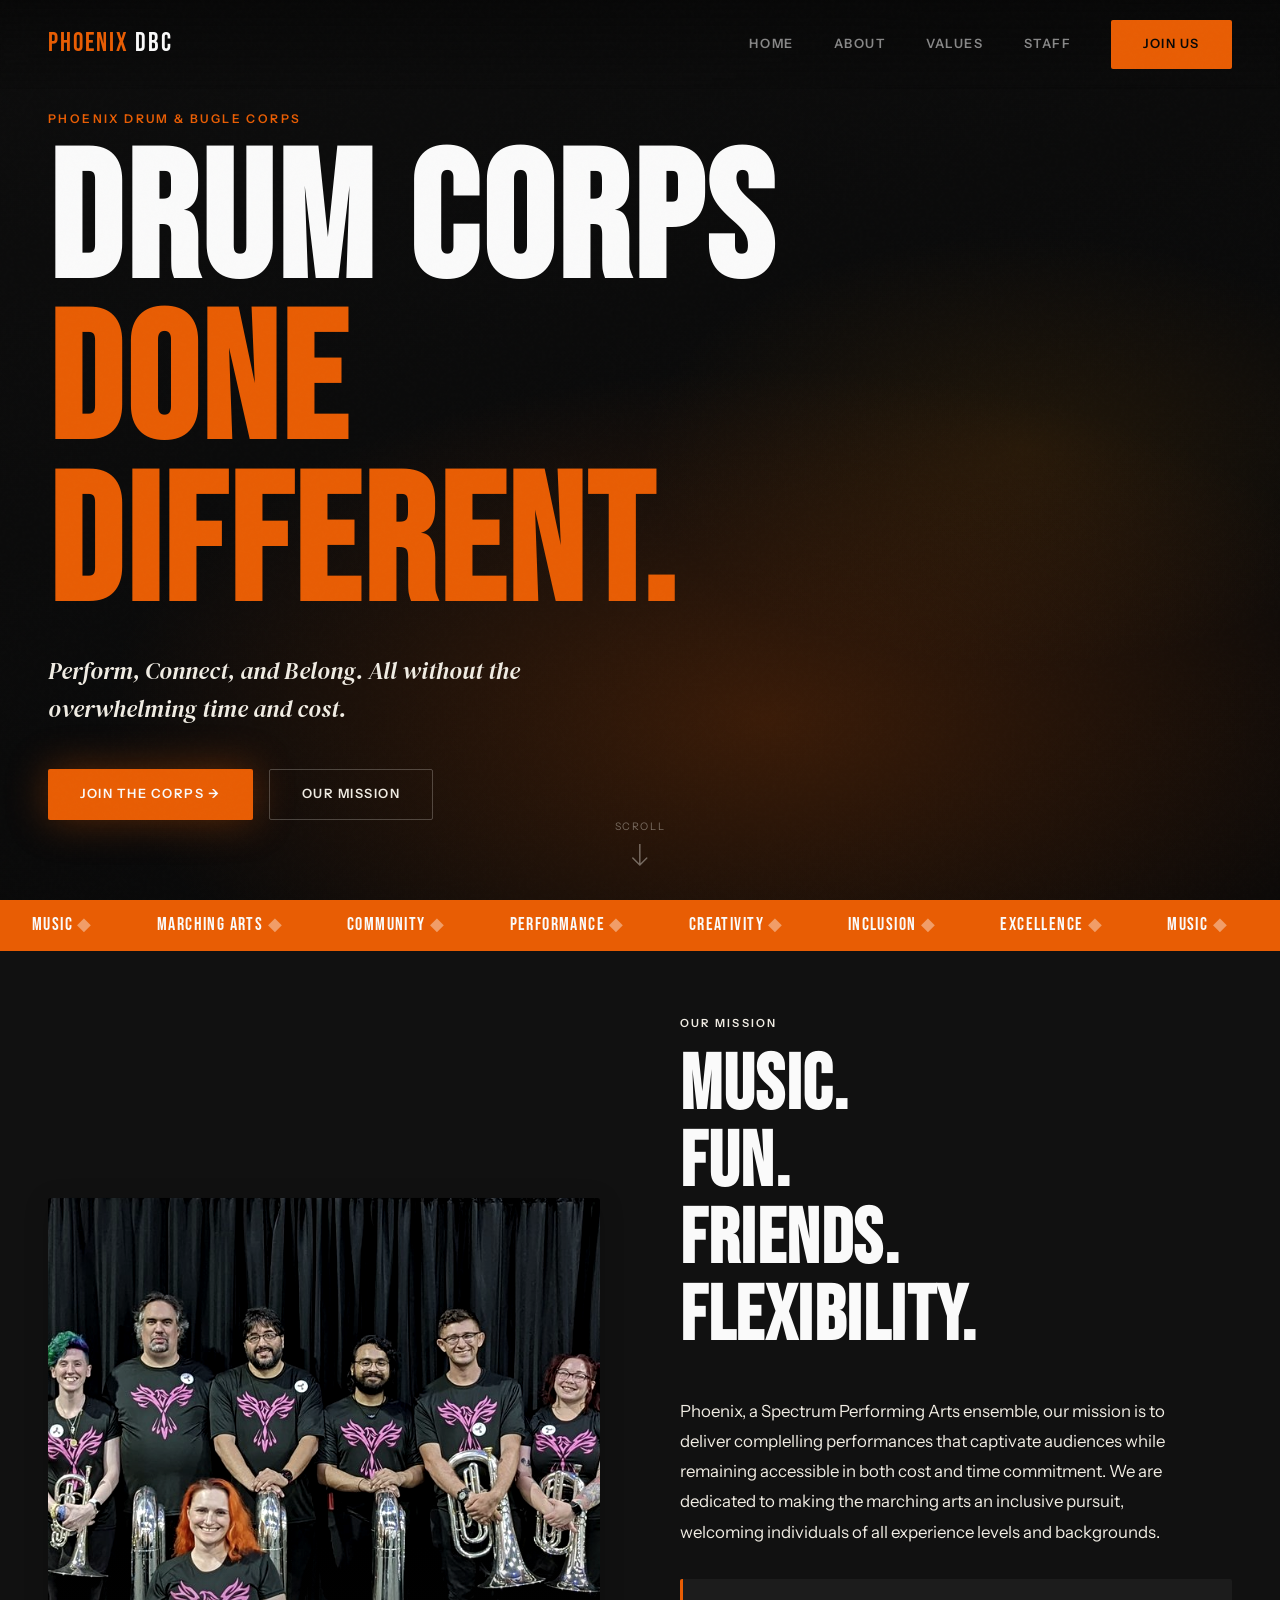
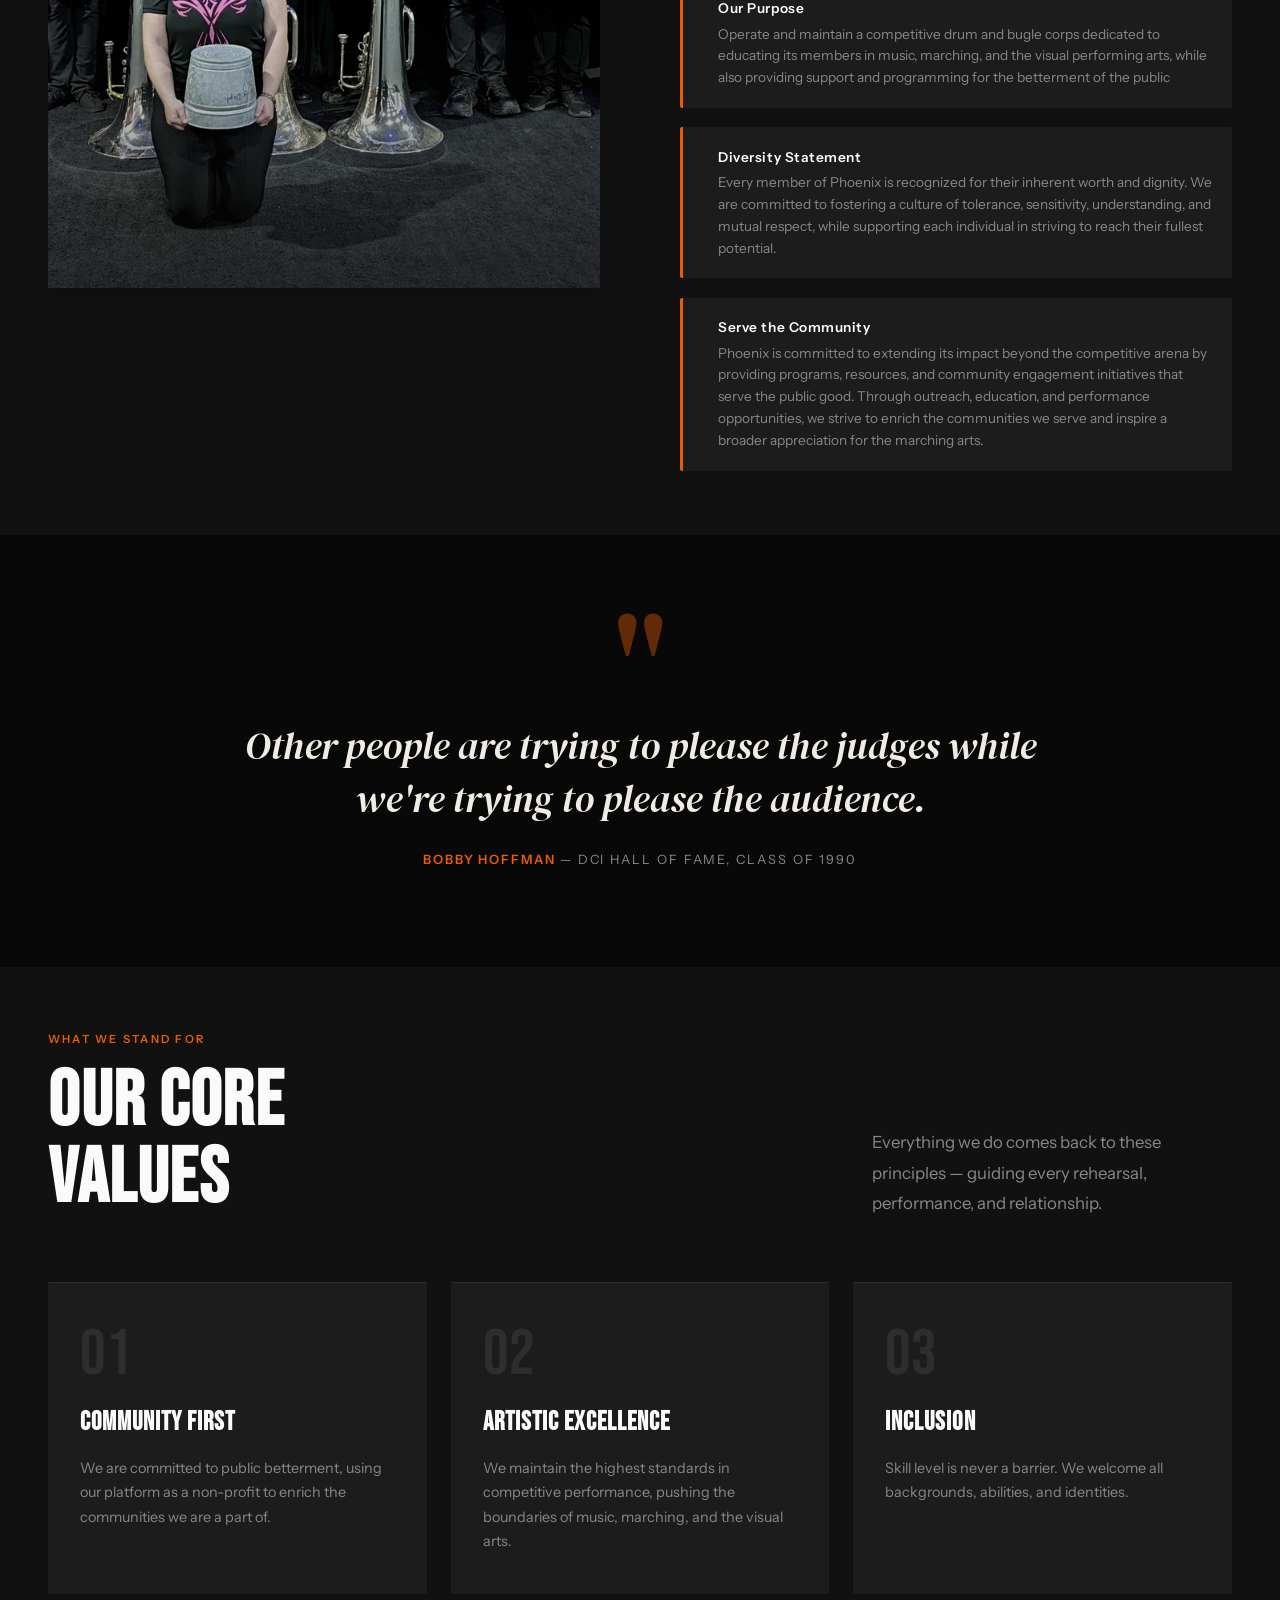
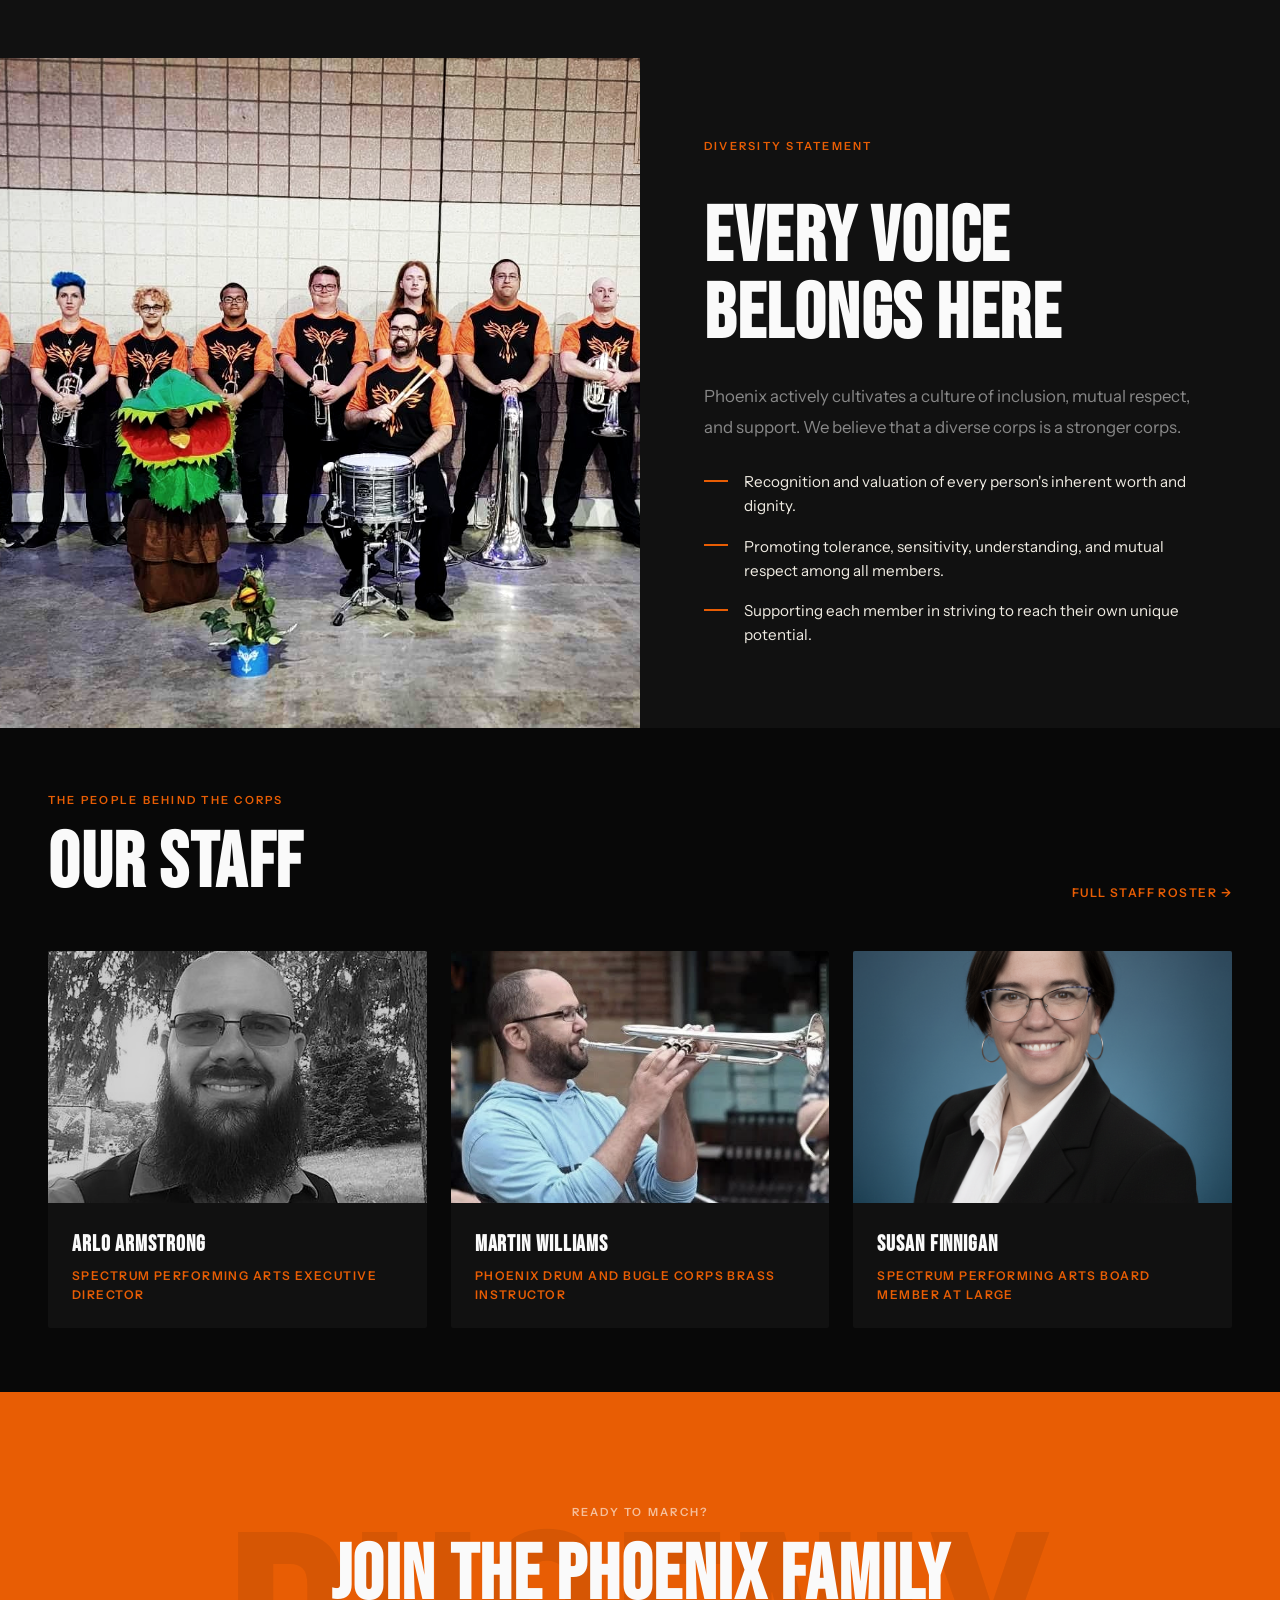
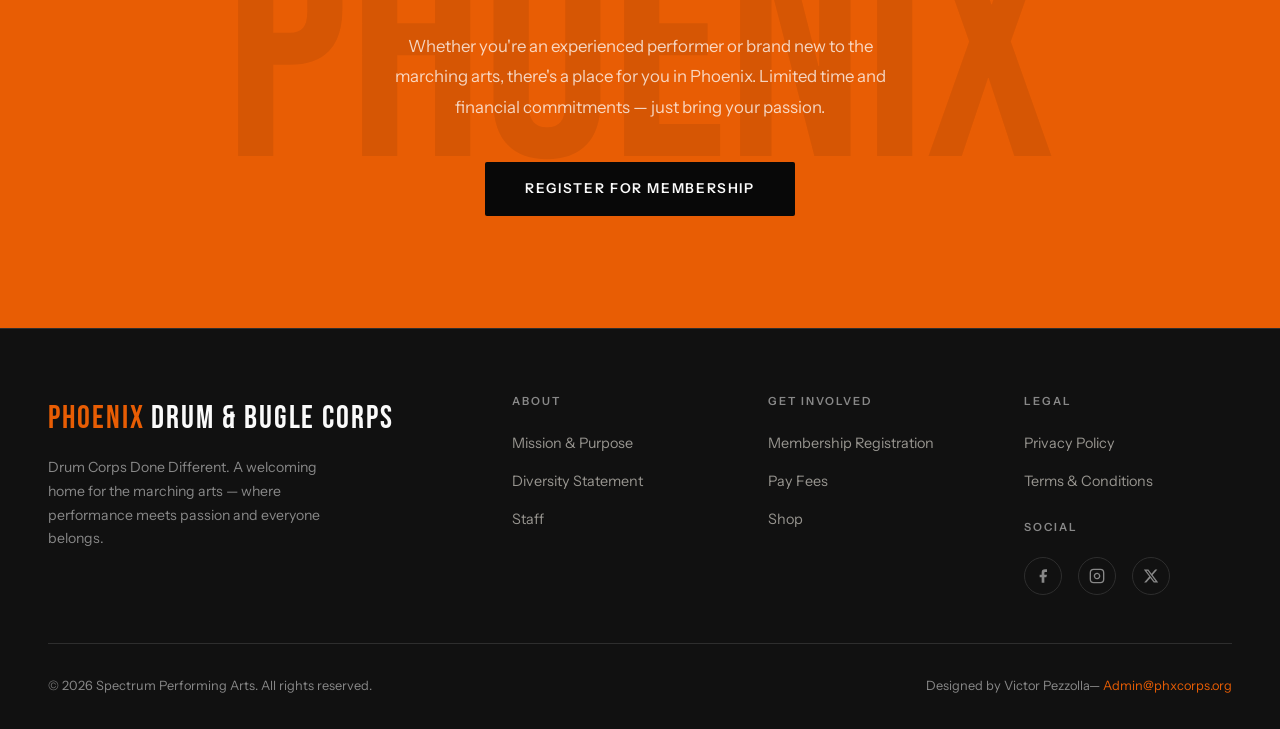
==== index.html @ 673d2457 "Removed the News link in the Nav Bar" ====
<!DOCTYPE html>
<html lang="en">
<head>
  <meta charset="UTF-8" />
  <meta name="viewport" content="width=device-width, initial-scale=1.0" />
  <title>Phoenix Drum & Bugle Corps — Done Different</title>
  <link rel="stylesheet" href="style.css">
  <link rel="preconnect" href="https://fonts.googleapis.com" />
  <link rel="preconnect" href="https://fonts.gstatic.com" crossorigin />
  <link href="https://fonts.googleapis.com/css2?family=Bebas+Neue&family=DM+Serif+Display:ital@0;1&family=Instrument+Sans:wght@400;500;600&display=swap" rel="stylesheet" />
</head>
<body>

  <!-- NAV -->
  <nav>
    <div class="nav-logo"><span>PHOENIX</span> DBC</div>
    <button class="nav-toggle" aria-label="Open navigation" aria-expanded="false">
      <span></span>
      <span></span>
      <span></span>
    </button>
    <div class="nav-links">
      <a href="index.html">Home</a>
      <a href="about.html">About</a>
      <a href="#values">Values</a>
      <a href="staff.html">Staff</a>
      <a href="#join" class="nav-cta btn">Join Us</a>
    </div>
  </nav>

  <!-- HERO -->
  <section class="hero" id="hero">
    <div class="hero-bg"></div>
    <div class="embers">
      <div class="ember-dot"></div>
      <div class="ember-dot"></div>
      <div class="ember-dot"></div>
      <div class="ember-dot"></div>
      <div class="ember-dot"></div>
      <div class="ember-dot"></div>
      <div class="ember-dot"></div>
      <div class="ember-dot"></div>
      <div class="ember-dot"></div>
      <div class="ember-dot"></div>
      <div class="ember-dot"></div>
      <div class="ember-dot"></div>
    </div>
    <p class="hero-eyebrow">Phoenix Drum & Bugle Corps</p>
    <h1 class="hero-title">
      Drum Corps<br>
      <span class="accent">Done<br>Different.</span>
    </h1>
    <p class="hero-sub">
      Perform, Connect, and Belong. All without the overwhelming time and cost.
    </p>
    <div class="hero-actions">
      <a href="#join" class="btn btn-primary">Join the Corps →</a>
      <a href="#about" class="btn btn-outline">Our Mission</a>
    </div>
    <div class="scroll-hint">
      <span>Scroll</span>
      <svg width="16" height="24" viewBox="0 0 16 24" fill="none" xmlns="http://www.w3.org/2000/svg">
        <path d="M8 0v20M1 14l7 7 7-7" stroke="#f0ece3" stroke-width="1.5" stroke-linecap="round" stroke-linejoin="round"/>
      </svg>
    </div>
  </section>

  <!-- MARQUEE -->
  <div class="marquee-band" aria-hidden="true">
    <div class="marquee-track">
      <span class="marquee-item">Music <span class="dot">◆</span></span>
      <span class="marquee-item">Marching Arts <span class="dot">◆</span></span>
      <span class="marquee-item">Community <span class="dot">◆</span></span>
      <span class="marquee-item">Performance <span class="dot">◆</span></span>
      <span class="marquee-item">Creativity <span class="dot">◆</span></span>
      <span class="marquee-item">Inclusion <span class="dot">◆</span></span>
      <span class="marquee-item">Excellence <span class="dot">◆</span></span>
      <span class="marquee-item">Music <span class="dot">◆</span></span>
      <span class="marquee-item">Marching Arts <span class="dot">◆</span></span>
      <span class="marquee-item">Community <span class="dot">◆</span></span>
      <span class="marquee-item">Performance <span class="dot">◆</span></span>
      <span class="marquee-item">Creativity <span class="dot">◆</span></span>
      <span class="marquee-item">Inclusion <span class="dot">◆</span></span>
      <span class="marquee-item">Excellence <span class="dot">◆</span></span>
    </div>
  </div>

  <!-- ABOUT -->
  <section class="about" id="about">
    <div class="about-grid">
      <div class="about-visual reveal">
        <div class="about-img-wrap">
          <img src="PhoenixFullEnsembleTwo.jpg" alt="Phoenix Corps logo" onerror="this.style.display='none'"/>
        </div>
      </div>
      <div class="about-content reveal">
        <div>
          <p class="section-label">Our Mission</p>
          <h2 class="section-title">Music.<br>Fun.<br>Friends.<br>Flexibility.</h2>
        </div>
        <p class="section-body">
        Phoenix, a Spectrum Performing Arts ensemble, our mission is to deliver complelling performances that captivate audiences while remaining accessible in both cost and time commitment. We are dedicated to making the marching arts an inclusive pursuit, welcoming individuals of all experience levels and backgrounds.
        </p>
        <div class="pillars">
          <div class="pillar">
            <div class="pillar-icon"></div>
            <div>
              <h4>Our Purpose</h4>
              <p>Operate and maintain a competitive drum and bugle corps dedicated to educating its members in music, marching, and the visual performing arts, while also providing support and programming for the betterment of the public</p>
            </div>
          </div>
          <div class="pillar">
            <div class="pillar-icon"></div>
            <div>
              <h4>Diversity Statement</h4>
              <p>Every member of Phoenix is recognized for their inherent worth and dignity. We are committed to fostering a culture of tolerance, sensitivity, understanding, and mutual respect, while supporting each individual in striving to reach their fullest potential.</p>
            </div>
          </div>
          <div class="pillar">
            <div class="pillar-icon"></div>
            <div>
              <h4>Serve the Community</h4>
              <p>Phoenix is committed to extending its impact beyond the competitive arena by providing programs, resources, and community engagement initiatives that serve the public good. Through outreach, education, and performance opportunities, we strive to enrich the communities we serve and inspire a broader appreciation for the marching arts.</p>
            </div>
          </div>
        </div>
      </div>
    </div>
  </section>

  <!-- QUOTE -->
  <section class="quote-section">
    <div class="quote-inner reveal">
      <div class="quote-mark">"</div>
      <p class="quote-text">
        Other people are trying to please the judges while we're trying to please the audience.
      </p>
      <p class="quote-attr">
        Bobby Hoffman <span>— DCI Hall of Fame, Class of 1990</span>
      </p>
    </div>
  </section>

  <!-- VALUES -->
  <section class="values" id="values">
    <div class="values-header reveal">
      <div>
        <p class="section-label">What We Stand For</p>
        <h2 class="section-title">Our Core<br>Values</h2>
      </div>
      <p class="section-body" style="max-width:360px;">
        Everything we do comes back to these principles —
        guiding every rehearsal, performance, and relationship.
      </p>
    </div>
    <div class="values-grid">
      <div class="value-card reveal">
        <div class="value-num">01</div>
        <h3>Community First</h3>
        <p>We are committed to public betterment, using our platform as a non-profit to enrich the communities we are a part of.</p>
      </div>
      <div class="value-card reveal">
        <div class="value-num">02</div>
        <h3>Artistic Excellence</h3>
        <p>We maintain the highest standards in competitive performance, pushing the boundaries of music, marching, and the visual arts.</p>
      </div>
      <div class="value-card reveal">
        <div class="value-num">03</div>
        <h3>Inclusion</h3>
        <p>Skill level is never a barrier. We welcome all backgrounds, abilities, and identities.</p>
      </div>
    </div>
  </section>

<!-- DIVERSITY -->
<section class="diversity" id="diversity">
  <div class="diversity-grid">

    <div class="diversity-image reveal">
      <img src="PhoenixFullEnsemble.jpg" alt="Phoenix Full Ensemble" />
    </div>

    <div class="diversity-content reveal">
      <p class="section-label">Diversity Statement</p>
      <h2 class="section-title">Every Voice<br>Belongs Here</h2>
      <p class="section-body">
        Phoenix actively cultivates a culture of inclusion, mutual respect, and support.
        We believe that a diverse corps is a stronger corps.
      </p>
      <ul class="diversity-list">
        <li>Recognition and valuation of every person's inherent worth and dignity.</li>
        <li>Promoting tolerance, sensitivity, understanding, and mutual respect among all members.</li>
        <li>Supporting each member in striving to reach their own unique potential.</li>
      </ul>
    </div>

  </div>
</section>

  <!-- STAFF -->
  <section class="staff" id="staff">
    <div class="staff-inner">
      <div class="staff-header reveal">
        <div>
          <p class="section-label">The People Behind the Corps</p>
          <h2 class="section-title">Our Staff</h2>
        </div>
        <a href="staff.html" class="news-link">
          Full Staff Roster →
        </a>
      </div>
      <div class="staff-grid">
        <div class="staff-card reveal">
          <div class="staff-photo">
            <img
              src="arlo.jpg"
              alt="Spectrum Performing Arts Executive Director"
              onerror="this.style.background='#2e2e2e'"
            />
          </div>
          <div class="staff-info">
            <h3>Arlo Armstrong</h3>
            <p class="role">Spectrum Performing Arts Executive Director</p>
          </div>
        </div>
        <div class="staff-card reveal">
          <div class="staff-photo">
                        <img
              src="martin.jpg"
              alt="Phoenix Drum and Bugle Corps Brass Instructor"
              onerror="this.style.background='#2e2e2e'"
            />
            <svg width="60" height="60" viewBox="0 0 60 60" fill="none" xmlns="http://www.w3.org/2000/svg">
              <circle cx="30" cy="22" r="14" fill="#2e2e2e"/>
              <ellipse cx="30" cy="54" rx="24" ry="16" fill="#2e2e2e"/>
            </svg>
          </div>
          <div class="staff-info">
            <h3>Martin Williams</h3>
            <p class="role">Phoenix Drum and Bugle Corps Brass Instructor</p>
          </div>
        </div>
        <div class="staff-card reveal">
          <div class="staff-photo">
                        <img
              src="susanf.png"
              alt="Drum Corps Executive Director"
              onerror="this.style.background='#2e2e2e'"
            />
            <svg width="60" height="60" viewBox="0 0 60 60" fill="none" xmlns="http://www.w3.org/2000/svg">
              <circle cx="30" cy="22" r="14" fill="#2e2e2e"/>
              <ellipse cx="30" cy="54" rx="24" ry="16" fill="#2e2e2e"/>
            </svg>
          </div>
          <div class="staff-info">
            <h3>Susan Finnigan</h3>
            <p class="role">Spectrum Performing Arts Board Member At Large</p>
          </div>
        </div>
      </div>
    </div>
  </section>

  <!-- JOIN -->
  <section class="join" id="join">
    <div class="join-inner reveal">
      <p class="section-label">Ready to March?</p>
      <h2 class="section-title">Join the Phoenix Family</h2>
      <p class="section-body">
        Whether you're an experienced performer or brand new to the marching arts,
        there's a place for you in Phoenix. Limited time and financial commitments — just bring your passion.
      </p>
      <a href="http://phoenixcorps.net/membership-registration" class="btn-dark">
        Register for Membership
      </a>
    </div>
  </section>
  
  <!-- FOOTER -->
  <footer>
    <div class="footer-grid">
      <div class="footer-brand">
        <div class="logo"><span>PHOENIX</span> DRUM &amp; BUGLE CORPS</div>
        <p>Drum Corps Done Different. A welcoming home for the marching arts — where performance meets passion and everyone belongs.</p>
      </div>
      <div class="footer-col">
        <h4>About</h4>
        <ul>
          <li><a href="">Mission &amp; Purpose</a></li>
          <li><a href="">Diversity Statement</a></li>
          <li><a href="">Staff</a></li>
        </ul>
      </div>
      <div class="footer-col">
        <h4>Get Involved</h4>
        <ul>
          <li><a href="">Membership Registration</a></li>
          <li><a href="">Pay Fees</a></li>
          <li><a href="">Shop</a></li>
        </ul>
      </div>
      <div class="footer-col">
        <h4>Legal</h4>
        <ul>
          <li><a href="">Privacy Policy</a></li>
          <li><a href="">Terms &amp; Conditions</a></li>
        </ul>
        <br/>
        <h4>Social</h4>
        <div class="social-links">
          <a href="https://www.facebook.com/phoenixcorpsdca" class="social-link" aria-label="Facebook">
            <svg width="16" height="16" viewBox="0 0 24 24" fill="currentColor"><path d="M18 2h-3a5 5 0 00-5 5v3H7v4h3v8h4v-8h3l1-4h-4V7a1 1 0 011-1h3z"/></svg>
          </a>
          <a href="https://www.instagram.com/phoenixcorpsdca/" class="social-link" aria-label="Instagram">
            <svg width="16" height="16" viewBox="0 0 24 24" fill="none" stroke="currentColor" stroke-width="2"><rect x="2" y="2" width="20" height="20" rx="5" ry="5"/><path d="M16 11.37A4 4 0 1112.63 8 4 4 0 0116 11.37z"/><line x1="17.5" y1="6.5" x2="17.51" y2="6.5"/></svg>
          </a>
          <a href="https://twitter.com/PhoenixCorpsDCA" class="social-link" aria-label="X/Twitter">
            <svg width="16" height="16" viewBox="0 0 24 24" fill="currentColor"><path d="M18.244 2.25h3.308l-7.227 8.26 8.502 11.24H16.17l-5.214-6.817L4.99 21.75H1.68l7.73-8.835L1.254 2.25H8.08l4.713 6.231zm-1.161 17.52h1.833L7.084 4.126H5.117z"/></svg>
          </a>
        </div>
      </div>
    </div>
    <div class="footer-bottom">
      <p>© 2026 Spectrum Performing Arts. All rights reserved.</p>
      <p>Designed by Victor Pezzolla— <a href="">Admin@phxcorps.org</a></p>
    </div>
  </footer>

  <script src="script.js"></script>
<div class="nav-overlay" aria-hidden="true"></div>

</body>
</html>
---- style.css ----
/* --- ABOUT IMAGE GALLERY --- */
.about-img-gallery {
  display: flex;
  flex-direction: column;
  gap: 1.5rem;
  align-items: flex-end;
}
.about-img-wrap {
  background: var(--charcoal);
  border-radius: 8px;
  overflow: hidden;
  box-shadow: 0 4px 24px rgba(8,8,8,0.18);
  transition: transform 0.3s, box-shadow 0.3s;
}
.about-img-wrap img {
  width: auto;
  height: auto;
  max-width: 100%;
  max-height: 100%;
  display: block;
  filter: grayscale(18%) contrast(1.08);
  transition: transform 0.4s;
}
.about-img-wrap:hover {
  transform: scale(1.03) translateY(-2px);
  box-shadow: 0 8px 32px rgba(232,93,4,0.12);
}
.about-img-wrap:hover img {
  transform: scale(1.05);
}
@media (max-width: 900px) {
  .about-inner.about-grid {
    grid-template-columns: 1fr;
    gap: 2.5rem;
  }
  .about-img-gallery {
    flex-direction: row;
    flex-wrap: wrap;
    justify-content: center;
    align-items: flex-start;
    gap: 1rem;
  }
  .about-img-wrap {
    width: 48vw;
    min-width: 160px;
    max-width: 260px;
  }
}
/* ─── TOKENS ─── */
    :root {
      --black:   #080808;
      --ash:     #111111;
      --charcoal:#1c1c1c;
      --smoke:   #2e2e2e;
      --muted:   #888888;
      --cream:   #f0ece3;
      --white:   #fafafa;
      --ember:   #e85d04;
      --flame:   #f48c06;
      --gold:    #ffd60a;
      --glow: 0 0 40px rgba(232,93,4,.35);
      --sans: 'Instrument Sans', sans-serif;
      --display: 'Bebas Neue', sans-serif;
      --serif: 'DM Serif Display', serif;
    }

    /* ─── RESET ─── */
    *, *::before, *::after { box-sizing: border-box; margin: 0; padding: 0; }
    html { scroll-behavior: smooth; }
    body {
      background: var(--black);
      color: var(--cream);
      font-family: var(--sans);
      font-size: 16px;
      line-height: 1.6;
      overflow-x: hidden;
    }
    img { display: block; max-width: 100%; }
    a { color: inherit; text-decoration: none; }
    ul { list-style: none; }

    /* ─── NOISE OVERLAY ─── */
    body::before {
      content: '';
      position: fixed; inset: 0;
      pointer-events: none;
      background-image: url("data:image/svg+xml,%3Csvg viewBox='0 0 256 256' xmlns='http://www.w3.org/2000/svg'%3E%3Cfilter id='noise'%3E%3CfeTurbulence type='fractalNoise' baseFrequency='0.9' numOctaves='4' stitchTiles='stitch'/%3E%3C/filter%3E%3Crect width='100%25' height='100%25' filter='url(%23noise)' opacity='0.04'/%3E%3C/svg%3E");
      z-index: 9999;
      opacity: .35;
    }

    /* ─── NAVIGATION ─── */
    nav {
      position: fixed; top: 0; left: 0; right: 0; z-index: 100;
      display: flex; align-items: center; justify-content: space-between;
      padding: 1.25rem 3rem;
      background: linear-gradient(to bottom, rgba(8,8,8,.95), rgba(8,8,8,0));
      backdrop-filter: blur(2px);
    }
    .nav-logo {
      font-family: var(--display);
      font-size: 1.6rem;
      letter-spacing: .08em;
      color: var(--white);
    }
    .nav-logo span { color: var(--ember); }
    .nav-links {
      display: flex; gap: 2.5rem; align-items: center;
      transition: max-height .3s cubic-bezier(.4,0,.2,1), opacity .3s;
    }
    .nav-links a {
      font-size: .8rem; font-weight: 600; letter-spacing: .12em;
      text-transform: uppercase; color: var(--muted);
      transition: color .2s;
    }
    .nav-links a:hover { color: var(--white); }
    .nav-cta {
      background: var(--ember); color: var(--black) !important;
      padding: .5rem 1.4rem; border-radius: 2px;
      transition: background .2s !important;
    }
    .nav-cta:hover { background: var(--flame) !important; color: var(--white) !important; }

    /* Hamburger menu styles */
    .nav-toggle {
      display: none;
      flex-direction: column;
      justify-content: center;
      width: 36px; height: 36px;
      cursor: pointer;
      z-index: 200;
    }
    .nav-toggle span {
      display: block;
      height: 3px; width: 100%;
      background: var(--white);
      margin: 5px 0;
      border-radius: 2px;
      transition: all .3s cubic-bezier(.4,0,.2,1);
    }
    .nav-toggle.active span:nth-child(1) {
      transform: translateY(8px) rotate(45deg);
    }
    .nav-toggle.active span:nth-child(2) {
      opacity: 0;
    }
    .nav-toggle.active span:nth-child(3) {
      transform: translateY(-8px) rotate(-45deg);
    }

    /* Mobile nav styles */
    @media (max-width: 960px) {
      .nav-toggle { display: flex; }
      .nav-links {
        position: absolute; top: 100%; left: 0; right: 0;
        flex-direction: column; align-items: flex-start;
        background: var(--ash);
        gap: 0;
        max-height: 0; opacity: 0; overflow: hidden;
        box-shadow: 0 8px 24px rgba(0,0,0,0.12);
        transition: max-height .3s cubic-bezier(.4,0,.2,1), opacity .3s;
      }
      .nav-links.open {
        max-height: 400px; opacity: 1; padding: 1rem 0;
      }
      .nav-links a, .nav-cta {
        width: 100%; padding: 1rem 2rem; border-radius: 0;
        border-bottom: 1px solid var(--smoke);
        color: var(--muted);
      }
      .nav-links a:last-child, .nav-cta:last-child {
        border-bottom: none;
      }
      .nav-cta {
        margin-top: .5rem;
      }
    }

    /* ─── HERO ─── */
    .hero {
      position: relative; min-height: 100vh;
      display: flex; flex-direction: column;
      justify-content: flex-end; padding: 6rem 3rem 5rem;
      overflow: hidden;
    }
    .hero-bg {
      position: absolute; inset: 0; z-index: 0;
      background:
        radial-gradient(ellipse 80% 60% at 60% 80%, rgba(232,93,4,.22) 0%, transparent 65%),
        radial-gradient(ellipse 50% 40% at 80% 50%, rgba(244,140,6,.10) 0%, transparent 60%),
        linear-gradient(160deg, #0d0d0d 0%, #080808 100%);
    }
    /* Animated ember particles */
    .embers {
      position: absolute; inset: 0; z-index: 1; pointer-events: none;
      overflow: hidden;
    }
    .ember-dot {
      position: absolute; bottom: -20px;
      width: 3px; height: 3px; border-radius: 50%;
      background: var(--flame);
      animation: rise linear infinite;
      opacity: 0;
    }
    @keyframes rise {
      0%   { transform: translateY(0) translateX(0) scale(1); opacity: .8; }
      60%  { opacity: .5; }
      100% { transform: translateY(-110vh) translateX(var(--drift)) scale(.2); opacity: 0; }
    }
    /* Generate varied embers via nth-child */
    .ember-dot:nth-child(1)  { left:5%;  animation-duration:8s;  animation-delay:0s;   --drift:20px;  width:2px; height:2px; }
    .ember-dot:nth-child(2)  { left:15%; animation-duration:11s; animation-delay:1s;   --drift:-30px; width:4px; height:4px; background:var(--ember); }
    .ember-dot:nth-child(3)  { left:25%; animation-duration:9s;  animation-delay:2.5s; --drift:15px;  }
    .ember-dot:nth-child(4)  { left:35%; animation-duration:13s; animation-delay:0.5s; --drift:-20px; width:2px; height:2px; background:var(--gold); }
    .ember-dot:nth-child(5)  { left:48%; animation-duration:10s; animation-delay:3s;   --drift:25px;  width:3px; height:3px; }
    .ember-dot:nth-child(6)  { left:60%; animation-duration:7s;  animation-delay:1.5s; --drift:-35px; width:5px; height:5px; background:var(--ember); }
    .ember-dot:nth-child(7)  { left:72%; animation-duration:12s; animation-delay:4s;   --drift:10px;  }
    .ember-dot:nth-child(8)  { left:82%; animation-duration:9s;  animation-delay:0.8s; --drift:-15px; width:2px; height:2px; background:var(--gold); }
    .ember-dot:nth-child(9)  { left:90%; animation-duration:14s; animation-delay:2s;   --drift:30px;  width:4px; height:4px; }
    .ember-dot:nth-child(10) { left:55%; animation-duration:8s;  animation-delay:5s;   --drift:-25px; background:var(--flame); }
    .ember-dot:nth-child(11) { left:42%; animation-duration:11s; animation-delay:3.5s; --drift:18px;  width:2px; height:2px; }
    .ember-dot:nth-child(12) { left:68%; animation-duration:10s; animation-delay:6s;   --drift:-12px; background:var(--gold); width:3px; height:3px; }

    .hero-eyebrow {
      position: relative; z-index: 2;
      font-size: .75rem; font-weight: 600; letter-spacing: .2em;
      text-transform: uppercase; color: var(--ember);
      margin-bottom: 1rem;
      animation: fadeUp .8s ease both;
    }
    .hero-title {
      position: relative; z-index: 2;
      font-family: var(--display);
      font-size: clamp(5rem, 14vw, 13rem);
      line-height: .9; letter-spacing: .02em;
      color: var(--white);
      animation: fadeUp .8s .15s ease both;
    }
    .hero-title .accent { color: var(--ember); display: block; }
    .hero-sub {
      position: relative; z-index: 2;
      font-family: var(--serif); font-style: italic;
      font-size: clamp(1.1rem, 2.5vw, 1.5rem);
      color: var(--cream); opacity: .75;
      max-width: 560px; margin-top: 1.5rem;
      animation: fadeUp .8s .3s ease both;
    }
    .hero-actions {
      position: relative; z-index: 2;
      display: flex; gap: 1rem; margin-top: 2.5rem;
      animation: fadeUp .8s .45s ease both;
    }
    .btn {
      display: inline-flex; align-items: center; gap: .5rem;
      font-family: var(--sans); font-size: .8rem;
      font-weight: 600; letter-spacing: .12em;
      text-transform: uppercase; padding: .9rem 2rem;
      border-radius: 2px; transition: all .2s; cursor: pointer;
      border: none;
    }
    .btn-primary {
      background: var(--ember); color: var(--white);
      box-shadow: var(--glow);
    }
    .btn-primary:hover { background: var(--flame); transform: translateY(-2px); }
    .btn-outline {
      background: transparent; color: var(--cream);
      border: 1px solid rgba(240,236,227,.25);
    }
    .btn-outline:hover { border-color: var(--ember); color: var(--ember); }

    /* scroll indicator */
    .scroll-hint {
      position: absolute; bottom: 2rem; left: 50%;
      transform: translateX(-50%); z-index: 2;
      display: flex; flex-direction: column; align-items: center;
      gap: .5rem; opacity: .4; animation: bob 2s ease-in-out infinite;
    }
    .scroll-hint span {
      font-size: .65rem; letter-spacing: .15em; text-transform: uppercase;
    }
    .scroll-hint svg { animation: bob 2s ease-in-out infinite; }
    @keyframes bob {
      0%, 100% { transform: translateX(-50%) translateY(0); }
      50%       { transform: translateX(-50%) translateY(6px); }
    }

    /* ─── KEYFRAMES ─── */
    @keyframes fadeUp {
      from { opacity: 0; transform: translateY(30px); }
      to   { opacity: 1; transform: translateY(0); }
    }

    /* ─── MARQUEE BAND ─── */
    .marquee-band {
      overflow: hidden; background: var(--ember);
      padding: .7rem 0; white-space: nowrap;
    }
    .marquee-track {
      display: inline-flex; gap: 0;
      animation: marquee 20s linear infinite;
    }
    .marquee-item {
      font-family: var(--display);
      font-size: 1.1rem; letter-spacing: .08em;
      color: var(--white); padding: 0 2rem;
    }
    .marquee-item .dot { color: rgba(255,255,255,.4); }
    @keyframes marquee {
      from { transform: translateX(0); }
      to   { transform: translateX(-50%); }
    }

    /* ─── SECTIONS ─── */
    .about { padding-top: 4rem !important; }
    section { padding: 4rem 3rem; }
    .section-label {
      font-size: .7rem; font-weight: 600; letter-spacing: .2em;
      text-transform: uppercase; color: var(--ember);
      margin-bottom: 1rem;
    }
    .section-title {
      font-family: var(--display);
      font-size: clamp(3rem, 6vw, 5.5rem);
      line-height: 1; letter-spacing: .02em; color: var(--white);
    }
    .section-body {
      font-size: 1.05rem; color: var(--muted);
      max-width: 520px; line-height: 1.8;
    }

    /* ─── ABOUT / SPLIT ─── */
    .about { background: var(--ash); }
    .about-grid {
      display: grid; grid-template-columns: 1fr 1fr;
      gap: 5rem; align-items: center; max-width: 1200px; margin: 0 auto;
    }
    .about-visual {
      position: relative;
    }
    .about-img-wrap {
      position: relative; overflow: hidden; border-radius: 2px;
      aspect-ratio: 4/5;
      background: var(--charcoal);
    }
    .about-img-wrap img {
      width: 100%; height: 100%; object-fit: cover;
      filter: grayscale(30%) contrast(1.1);
      transition: transform .6s ease;
    }
    .about-img-wrap:hover img { transform: scale(1.04); }
    .about-img-wrap::after {
      content: '';
      position: absolute; inset: 0;
      background: linear-gradient(to top, rgba(8,8,8,.6) 0%, transparent 50%);
    }
    .about-content { display: flex; flex-direction: column; gap: 2rem; }
    .about-content p {
      color: var(--muted);
      transition: color 0.3s;
    }
    @media (min-width: 900px) {
      .about-content p {
        color: var(--cream);
      }
    }
      /* Staggered animation and zigzag alignment */
    .about-img-wrap:nth-child(1) { transition-delay: 0s; }
    .about-img-wrap:nth-child(2) { transition-delay: 0.1s; align-self: flex-start; }
    .about-img-wrap:nth-child(3) { transition-delay: 0.2s; }
    .about-img-wrap:nth-child(4) { transition-delay: 0.3s; align-self: flex-start; }
    .about-img-wrap:nth-child(5) { transition-delay: 0.4s; }
    .video-wrap {
      position: relative;
      padding-bottom: 56.25%;
      height: 0;
      overflow: hidden;
    }
    .video-wrap iframe {
      position: absolute;
      top: 0;
      left: 0;
      width: 100%;
      height: 100%;
      border: 0;
    }
    .about-content .section-title { margin-bottom: .5rem; }
    .pillars { display: flex; flex-direction: column; gap: 1.2rem; }
    .pillar {
      display: flex; gap: 1rem; align-items: flex-start;
      padding: 1.2rem; background: var(--charcoal); border-radius: 2px;
      border-left: 3px solid var(--ember);
      transition: transform .2s;
    }
    .pillar:hover { transform: translateX(4px); }
    .pillar-icon {
      font-size: 1.4rem; line-height: 1; flex-shrink: 0; margin-top: .1rem;
    }
    .pillar h4 {
      font-family: var(--sans); font-size: .85rem;
      font-weight: 600; color: var(--white); margin-bottom: .25rem;
      letter-spacing: .04em;
    }
    .pillar p { font-size: .85rem; color: var(--muted); line-height: 1.6; }

    /* ─── QUOTE ─── */
    .quote-section {
      background: var(--black);
      display: flex; align-items: center; justify-content: center;
      text-align: center; padding: 6rem 3rem;
    }
    .quote-inner { max-width: 800px; }
    .quote-mark {
      font-family: var(--serif); font-size: 8rem;
      line-height: .5; color: var(--ember); opacity: .4;
      margin-bottom: 1.5rem;
    }
    .quote-text {
      font-family: var(--serif); font-style: italic;
      font-size: clamp(1.5rem, 3.5vw, 2.4rem);
      color: var(--cream); line-height: 1.4;
      margin-bottom: 1.5rem;
    }
    .quote-attr {
      font-size: .8rem; font-weight: 600; letter-spacing: .15em;
      text-transform: uppercase; color: var(--ember);
    }
    .quote-attr span { color: var(--muted); font-weight: 400; }

    /* ─── VALUES / THREE COLUMN ─── */
    .values { background: var(--ash); }
    .values-header {
      max-width: 1200px; margin: 0 auto 4rem;
      display: flex; justify-content: space-between; align-items: flex-end;
      flex-wrap: wrap; gap: 2rem;
    }
    .values-grid {
      max-width: 1200px; margin: 0 auto;
      display: grid; grid-template-columns: repeat(3, 1fr); gap: 1.5rem;
    }
    .value-card {
      background: var(--charcoal); border-radius: 2px;
      padding: 2.5rem 2rem;
      border-top: 1px solid var(--smoke);
      transition: border-color .25s, transform .25s;
      position: relative; overflow: hidden;
    }
    .value-card::before {
      content: '';
      position: absolute; bottom: 0; left: 0; right: 0;
      height: 3px; background: var(--ember);
      transform: scaleX(0); transform-origin: left;
      transition: transform .3s ease;
    }
    .value-card:hover { border-color: transparent; transform: translateY(-4px); }
    .value-card:hover::before { transform: scaleX(1); }
    .value-num {
      font-family: var(--display); font-size: 4rem;
      color: var(--smoke); line-height: 1; margin-bottom: 1rem;
    }
    .value-card h3 {
      font-family: var(--display); font-size: 1.6rem;
      letter-spacing: .04em; color: var(--white); margin-bottom: .75rem;
    }
    .value-card p { font-size: .9rem; color: var(--muted); line-height: 1.7; }

    /* ─── DIVERSITY ─── */
.diversity {
  padding: 0;
  background: var(--ash);
}

.diversity-grid {
  display: grid;
  grid-template-columns: 1fr 1fr;
  min-height: 600px;
}

.diversity-image {
  position: relative;
  overflow: hidden;
}

.diversity-image img {
  width: 100%;
  height: 100%;
  object-fit: cover;
  object-position: center;
  display: block;
  filter: grayscale(20%) contrast(1.05);
  transition: transform 0.6s ease;
}

.diversity-image:hover img {
  transform: scale(1.03);
}

.diversity-content {
  display: flex;
  flex-direction: column;
  justify-content: center;
  gap: 1.75rem;
  padding: 5rem 4rem;
}

.diversity-list {
  list-style: none;
  display: flex;
  flex-direction: column;
  gap: 1rem;
}

.diversity-list li {
  display: flex;
  gap: 1rem;
  align-items: flex-start;
  font-size: 0.95rem;
  color: var(--cream);
  line-height: 1.6;
}

.diversity-list li::before {
  content: '';
  flex-shrink: 0;
  margin-top: 0.6rem;
  width: 24px;
  height: 2px;
  background: var(--ember);
}

@media (max-width: 960px) {
  .diversity-grid {
    grid-template-columns: 1fr;
    min-height: auto;
  }
  .diversity-image {
    aspect-ratio: 16 / 9;
  }
  .diversity-content {
    padding: 3rem 1.5rem;
  }
}
    /* ─── STAFF SPOTLIGHT ─── */
    .staff { background: var(--black); }
    .staff-inner { max-width: 1200px; margin: 0 auto; }
    .staff-header { display: flex; justify-content: space-between; align-items: flex-end; margin-bottom: 3rem; flex-wrap: wrap; gap: 1rem; }
    .staff-grid { display: grid; grid-template-columns: repeat(auto-fill, minmax(280px, 1fr)); gap: 1.5rem; }
    .staff-card {
      background: var(--ash); border-radius: 2px; overflow: hidden;
      transition: transform .25s;
    }
    .staff-card:hover { transform: translateY(-6px); }
    .staff-photo {
      aspect-ratio: 3/2; overflow: hidden; background: var(--charcoal);
    }
    .staff-photo img {
      width: 100%; height: 100%; object-fit: cover;
      filter: grayscale(40%); transition: filter .3s;
    }
    .staff-card:hover .staff-photo img { filter: grayscale(0%); }
    .staff-info { padding: 1.5rem; }
    .staff-info h3 {
      font-family: var(--display); font-size: 1.4rem;
      letter-spacing: .04em; color: var(--white); margin-bottom: .2rem;
    }
    .staff-info .role {
      font-size: .75rem; font-weight: 600; letter-spacing: .12em;
      text-transform: uppercase; color: var(--ember);
    }

    /* ─── JOIN CTA ─── */
    .join {
      background: var(--ember);
      padding: 7rem 3rem; text-align: center;
      position: relative; overflow: hidden;
    }
    .join::before {
      content: 'PHOENIX';
      position: absolute; top: 50%; left: 50%;
      transform: translate(-50%, -50%);
      font-family: var(--display);
      font-size: clamp(8rem, 25vw, 22rem);
      color: rgba(0,0,0,.08); white-space: nowrap;
      pointer-events: none; user-select: none; line-height: 1;
    }
    .join-inner { position: relative; z-index: 1; max-width: 680px; margin: 0 auto; }
    .join-inner .section-label { color: rgba(255,255,255,.6); }
    .join-inner .section-title { color: var(--white); margin-bottom: 1rem; }
    .join-inner .section-body { color: rgba(255,255,255,.75); margin: 0 auto 2.5rem; }
    .btn-dark {
      background: var(--black); color: var(--white);
      font-family: var(--sans); font-size: .85rem;
      font-weight: 600; letter-spacing: .12em; text-transform: uppercase;
      padding: 1rem 2.5rem; border-radius: 2px;
      display: inline-block;
      transition: background .2s, transform .2s;
    }
    .btn-dark:hover { background: var(--ash); transform: translateY(-2px); }

    /* ─── NEWS ─── */
    .news { background: var(--ash); }
    .news-inner { max-width: 1200px; margin: 0 auto; }
    .news-header { display: flex; justify-content: space-between; align-items: flex-end; margin-bottom: 3rem; flex-wrap: wrap; gap: 1rem; }
    .news-grid { display: grid; grid-template-columns: 2fr 1fr 1fr; gap: 1.5rem; }
    .news-card {
      background: var(--charcoal); border-radius: 2px;
      overflow: hidden; display: flex; flex-direction: column;
      transition: transform .25s;
    }
    .news-card:hover { transform: translateY(-4px); }
    .news-card-thumb {
      aspect-ratio: 16/9; background: var(--smoke);
      overflow: hidden; flex-shrink: 0;
    }
    .news-card-thumb img { width: 100%; height: 100%; object-fit: cover; transition: transform .4s; }
    .news-card:hover .news-card-thumb img { transform: scale(1.06); }
    .news-card-body { padding: 1.5rem; flex: 1; display: flex; flex-direction: column; gap: .75rem; }
    .news-date {
      font-size: .7rem; font-weight: 600; letter-spacing: .15em;
      text-transform: uppercase; color: var(--ember);
    }
    .news-card-body h3 {
      font-family: var(--display); font-size: 1.4rem;
      letter-spacing: .03em; color: var(--white); line-height: 1.2;
    }
    .news-card.featured .news-card-body h3 { font-size: 2rem; }
    .news-card-body p { font-size: .88rem; color: var(--muted); line-height: 1.6; }
    .news-link {
      font-size: .75rem; font-weight: 600; letter-spacing: .12em;
      text-transform: uppercase; color: var(--ember);
      margin-top: auto;
      display: inline-flex; align-items: center; gap: .4rem;
      transition: gap .2s;
    }
    .news-link:hover { gap: .7rem; }

    /* ─── FOOTER ─── */
    footer {
      background: var(--ash); border-top: 1px solid var(--smoke);
      padding: 4rem 3rem 2rem;
    }
    .footer-grid {
      max-width: 1200px; margin: 0 auto;
      display: grid; grid-template-columns: 2fr 1fr 1fr 1fr;
      gap: 3rem; margin-bottom: 3rem;
    }
    .footer-brand .logo {
      font-family: var(--display);
      font-size: 2rem; letter-spacing: .06em;
      color: var(--white); margin-bottom: .75rem;
    }
    .footer-brand .logo span { color: var(--ember); }
    .footer-brand p { font-size: .88rem; color: var(--muted); line-height: 1.7; max-width: 300px; }
    .footer-col h4 {
      font-size: .7rem; font-weight: 600; letter-spacing: .18em;
      text-transform: uppercase; color: var(--muted);
      margin-bottom: 1.25rem;
    }
    .footer-col ul { display: flex; flex-direction: column; gap: .75rem; }
    .footer-col ul li a {
      font-size: .9rem; color: var(--cream);
      opacity: .6; transition: opacity .2s;
    }
    .footer-col ul li a:hover { opacity: 1; }
    .social-links { display: flex; gap: 1rem; }
    .social-link {
      width: 38px; height: 38px; border-radius: 50%;
      border: 1px solid var(--smoke);
      display: flex; align-items: center; justify-content: center;
      color: var(--muted); font-size: .85rem;
      transition: border-color .2s, color .2s, background .2s;
    }
    .social-link:hover {
      border-color: var(--ember); color: var(--white);
      background: var(--ember);
    }
    .footer-bottom {
      max-width: 1200px; margin: 0 auto;
      display: flex; justify-content: space-between; align-items: center;
      border-top: 1px solid var(--smoke); padding-top: 2rem;
      flex-wrap: wrap; gap: 1rem;
    }
    .footer-bottom p { font-size: .8rem; color: var(--muted); }
    .footer-bottom a { color: var(--ember); }

    /* ─── SCROLL REVEAL ─── */
    .reveal {
      opacity: 0; transform: translateY(24px);
      transition: opacity .7s ease, transform .7s ease;
    }
    .reveal.visible { opacity: 1; transform: translateY(0); }

    /* ─── RESPONSIVE ─── */
    @media (max-width: 960px) {
      nav { padding: 1.25rem 1.5rem; }
      /* .nav-links { display: none; }  <-- REMOVE this line to allow JS to control display */
      section { padding: 5rem 1.5rem; }
      .about-grid,
      .diversity-grid { grid-template-columns: 1fr; gap: 3rem; }
      .values-grid { grid-template-columns: 1fr 1fr; }
      .news-grid { grid-template-columns: 1fr; }
      .footer-grid { grid-template-columns: 1fr 1fr; }
      .about-badge { right: 1rem; }
      .hero { padding: 6rem 1.5rem 4rem; }
    }
    @media (max-width: 600px) {
      .values-grid { grid-template-columns: 1fr; }
      .footer-grid { grid-template-columns: 1fr; }
      .hero-actions { flex-direction: column; }
    }
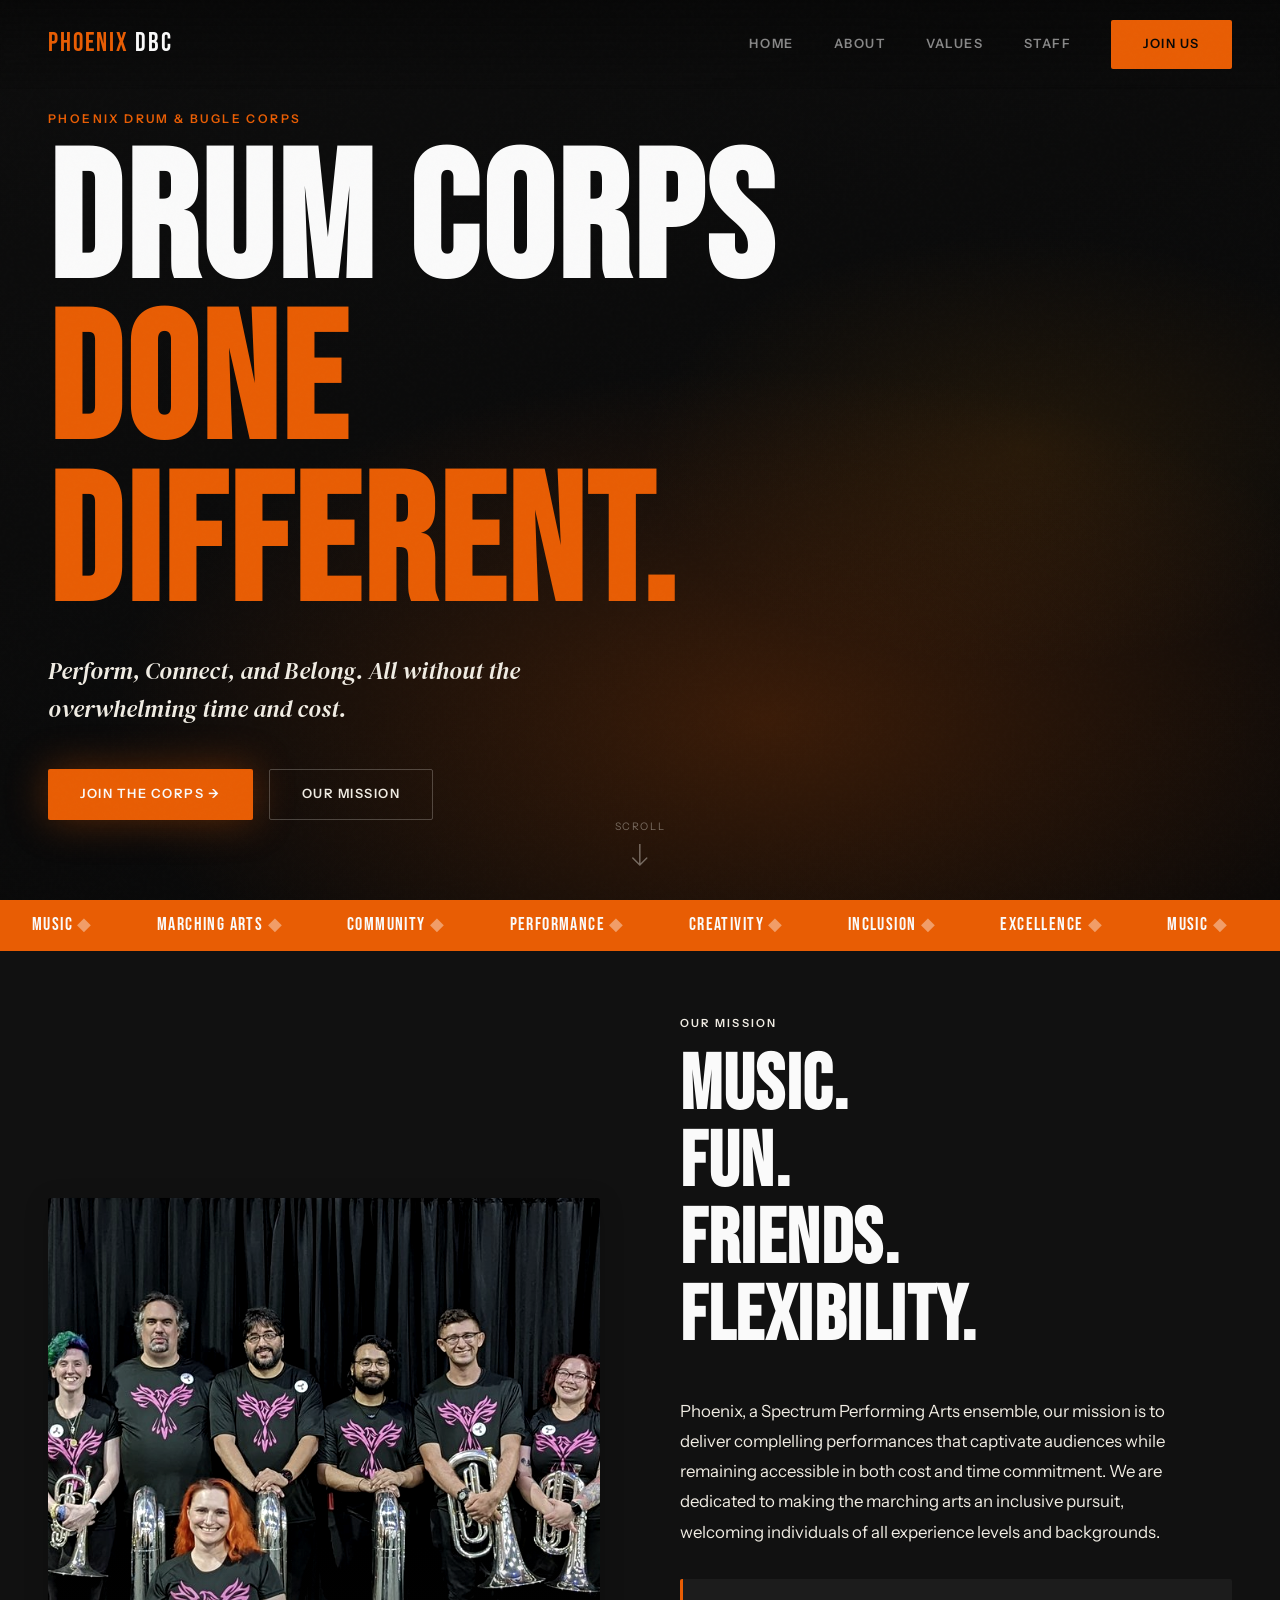
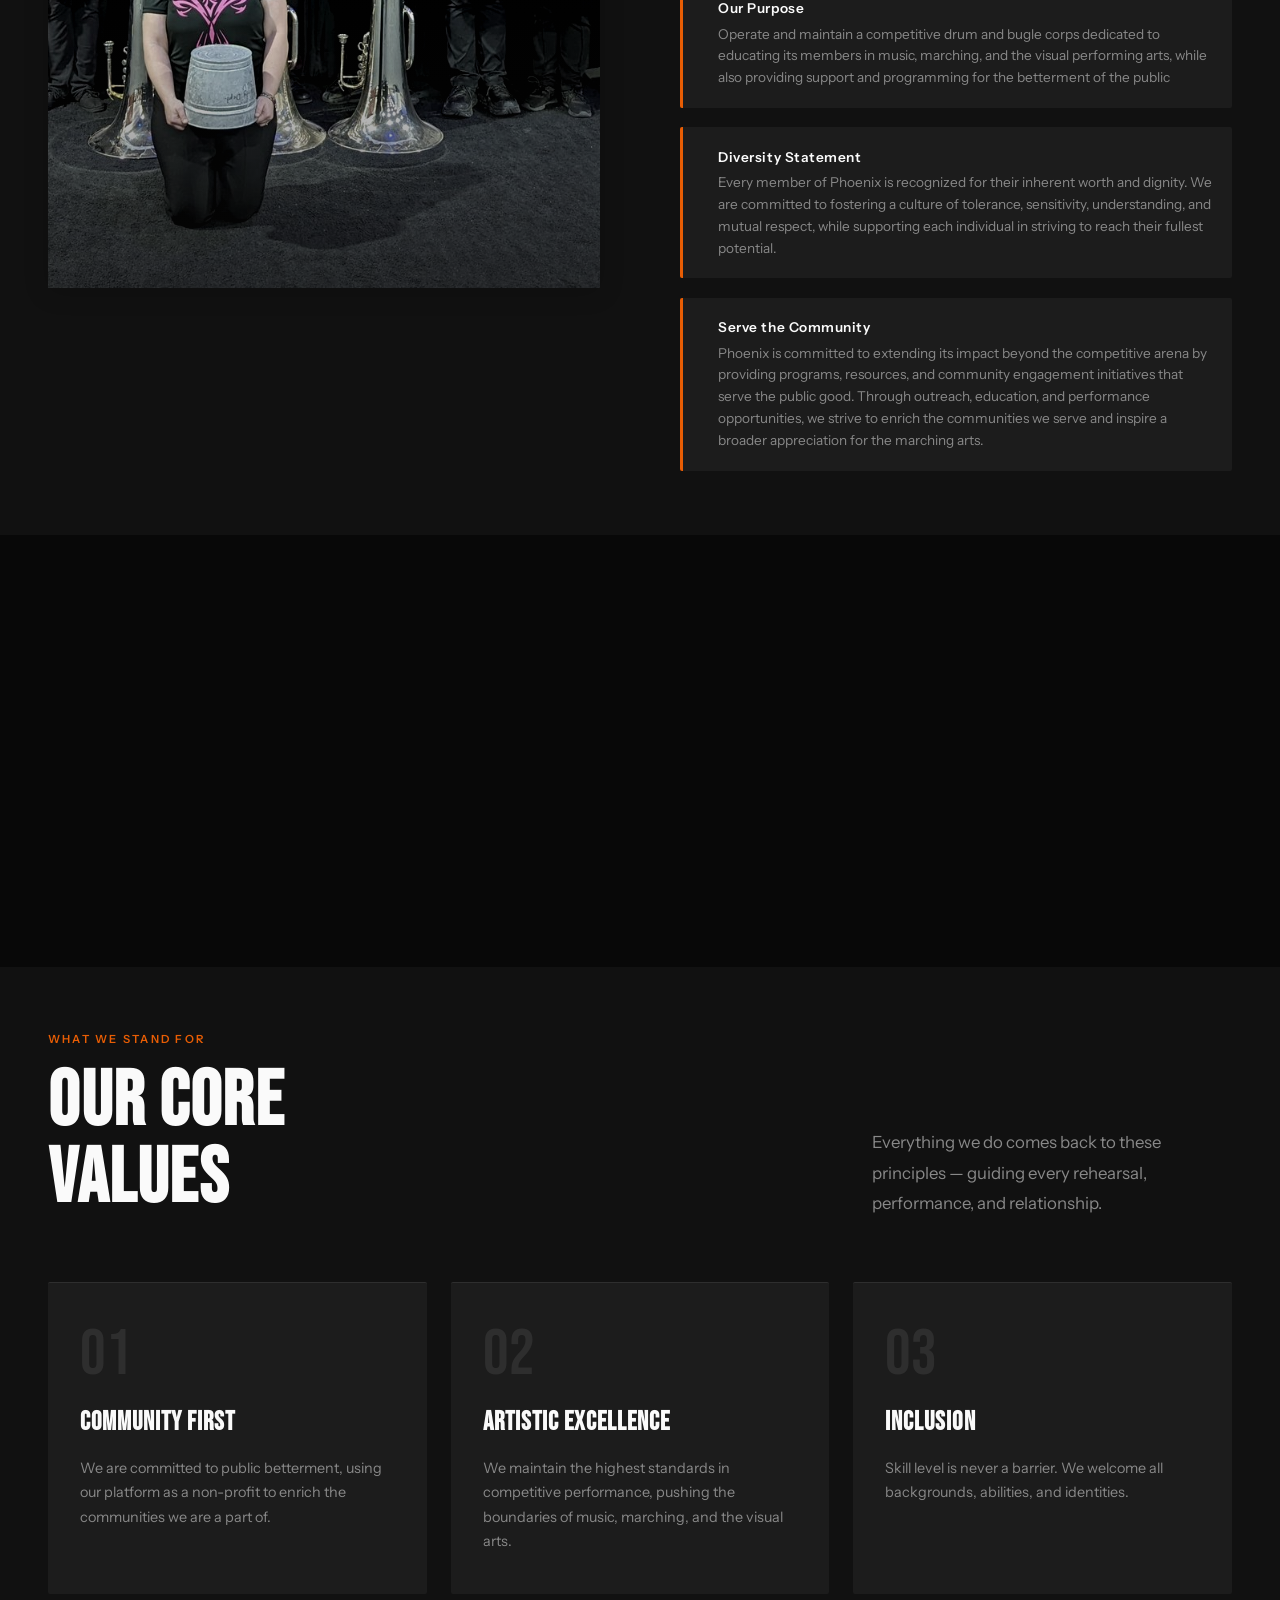
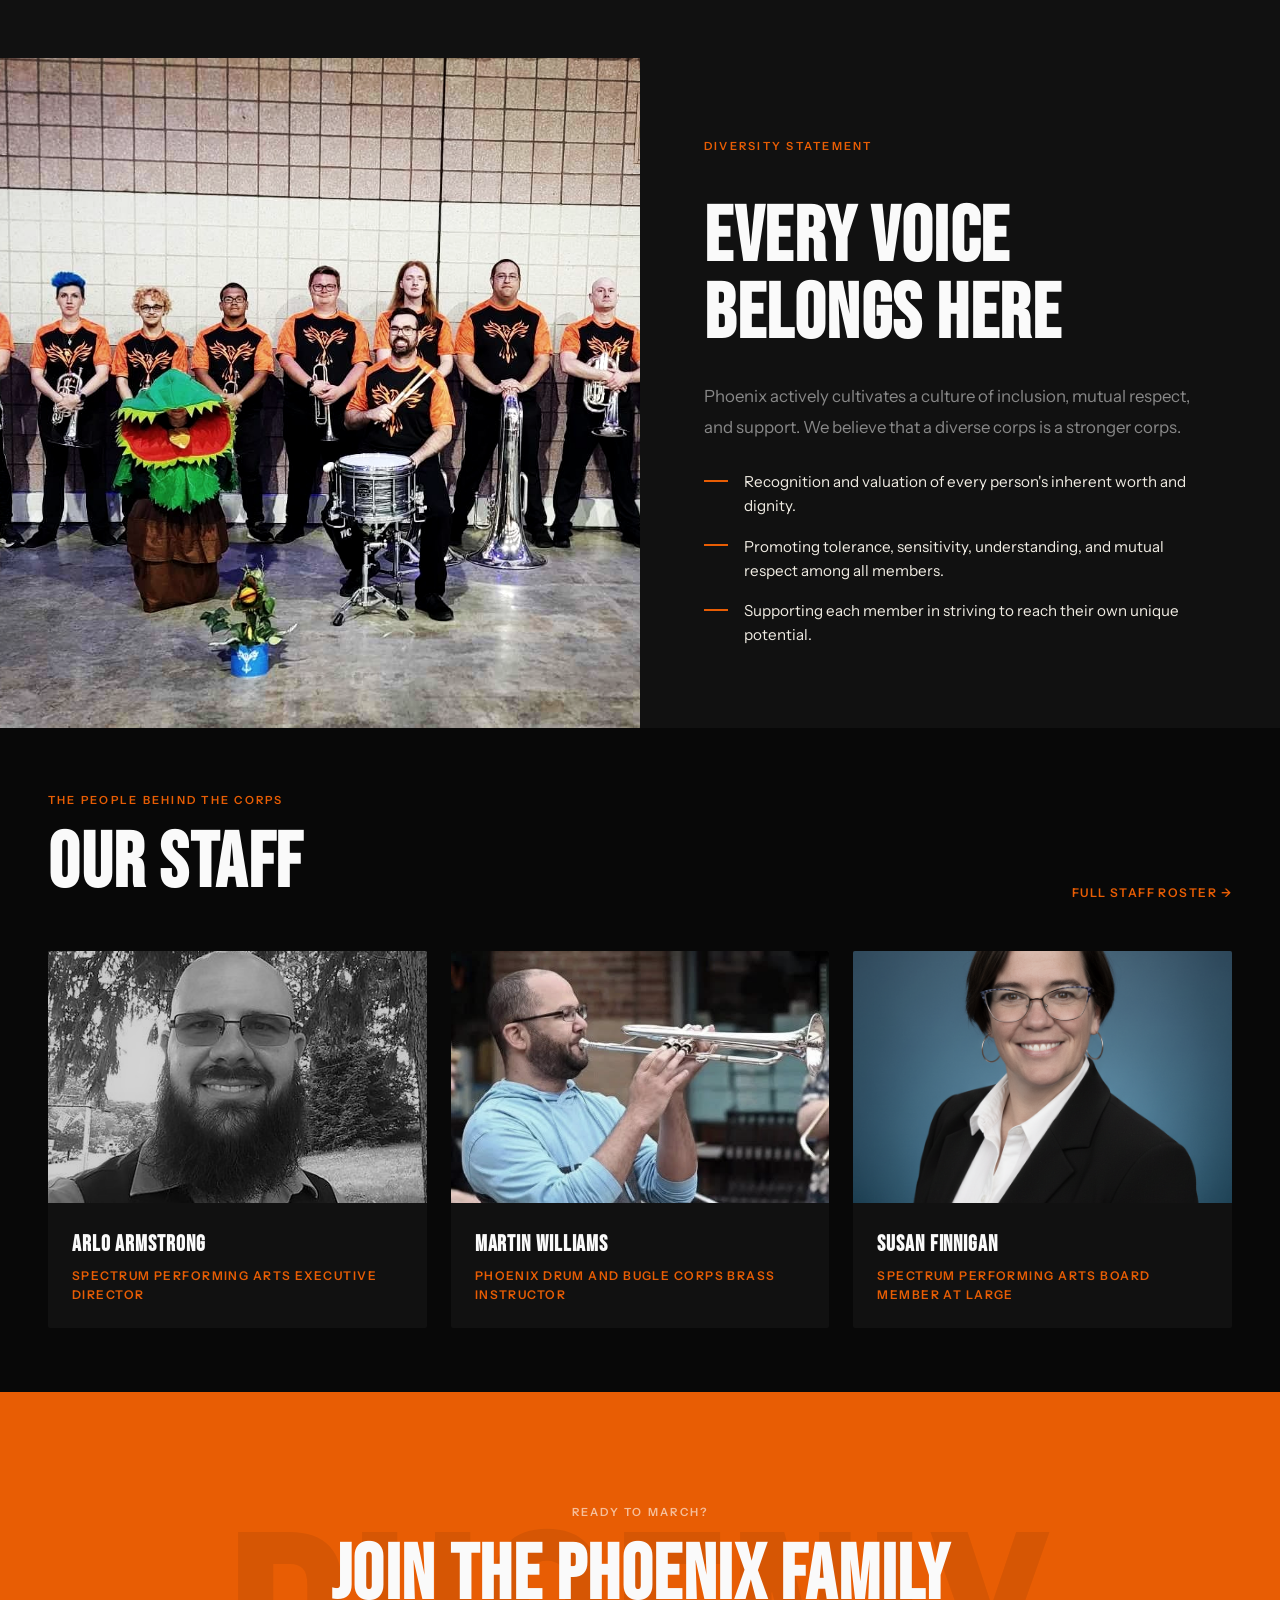
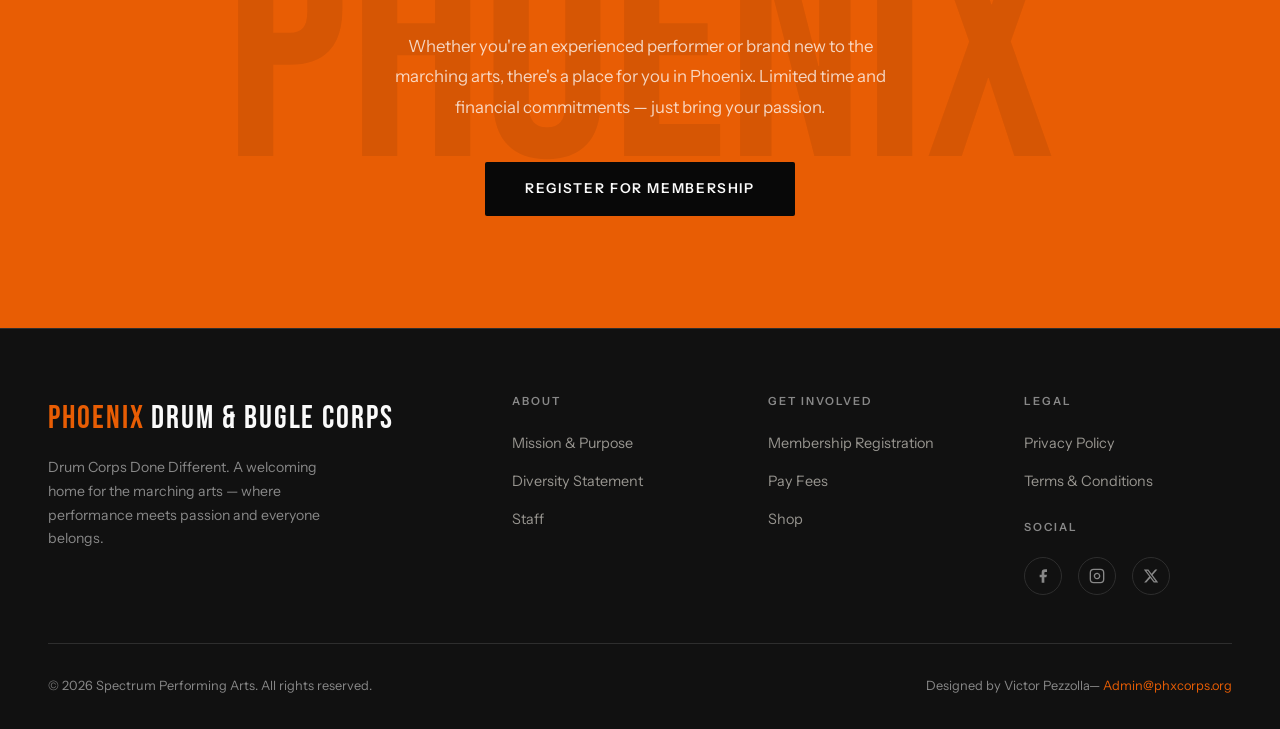
==== commit 4b930929: "Updated Title" ====
--- a/index.html
+++ b/index.html
@@ -3,7 +3,7 @@
 <head>
   <meta charset="UTF-8" />
   <meta name="viewport" content="width=device-width, initial-scale=1.0" />
-  <title>Phoenix Drum & Bugle Corps — Done Different</title>
+  <title>Drum Corps — Done Different</title>
   <link rel="stylesheet" href="style.css">
   <link rel="preconnect" href="https://fonts.googleapis.com" />
   <link rel="preconnect" href="https://fonts.gstatic.com" crossorigin />
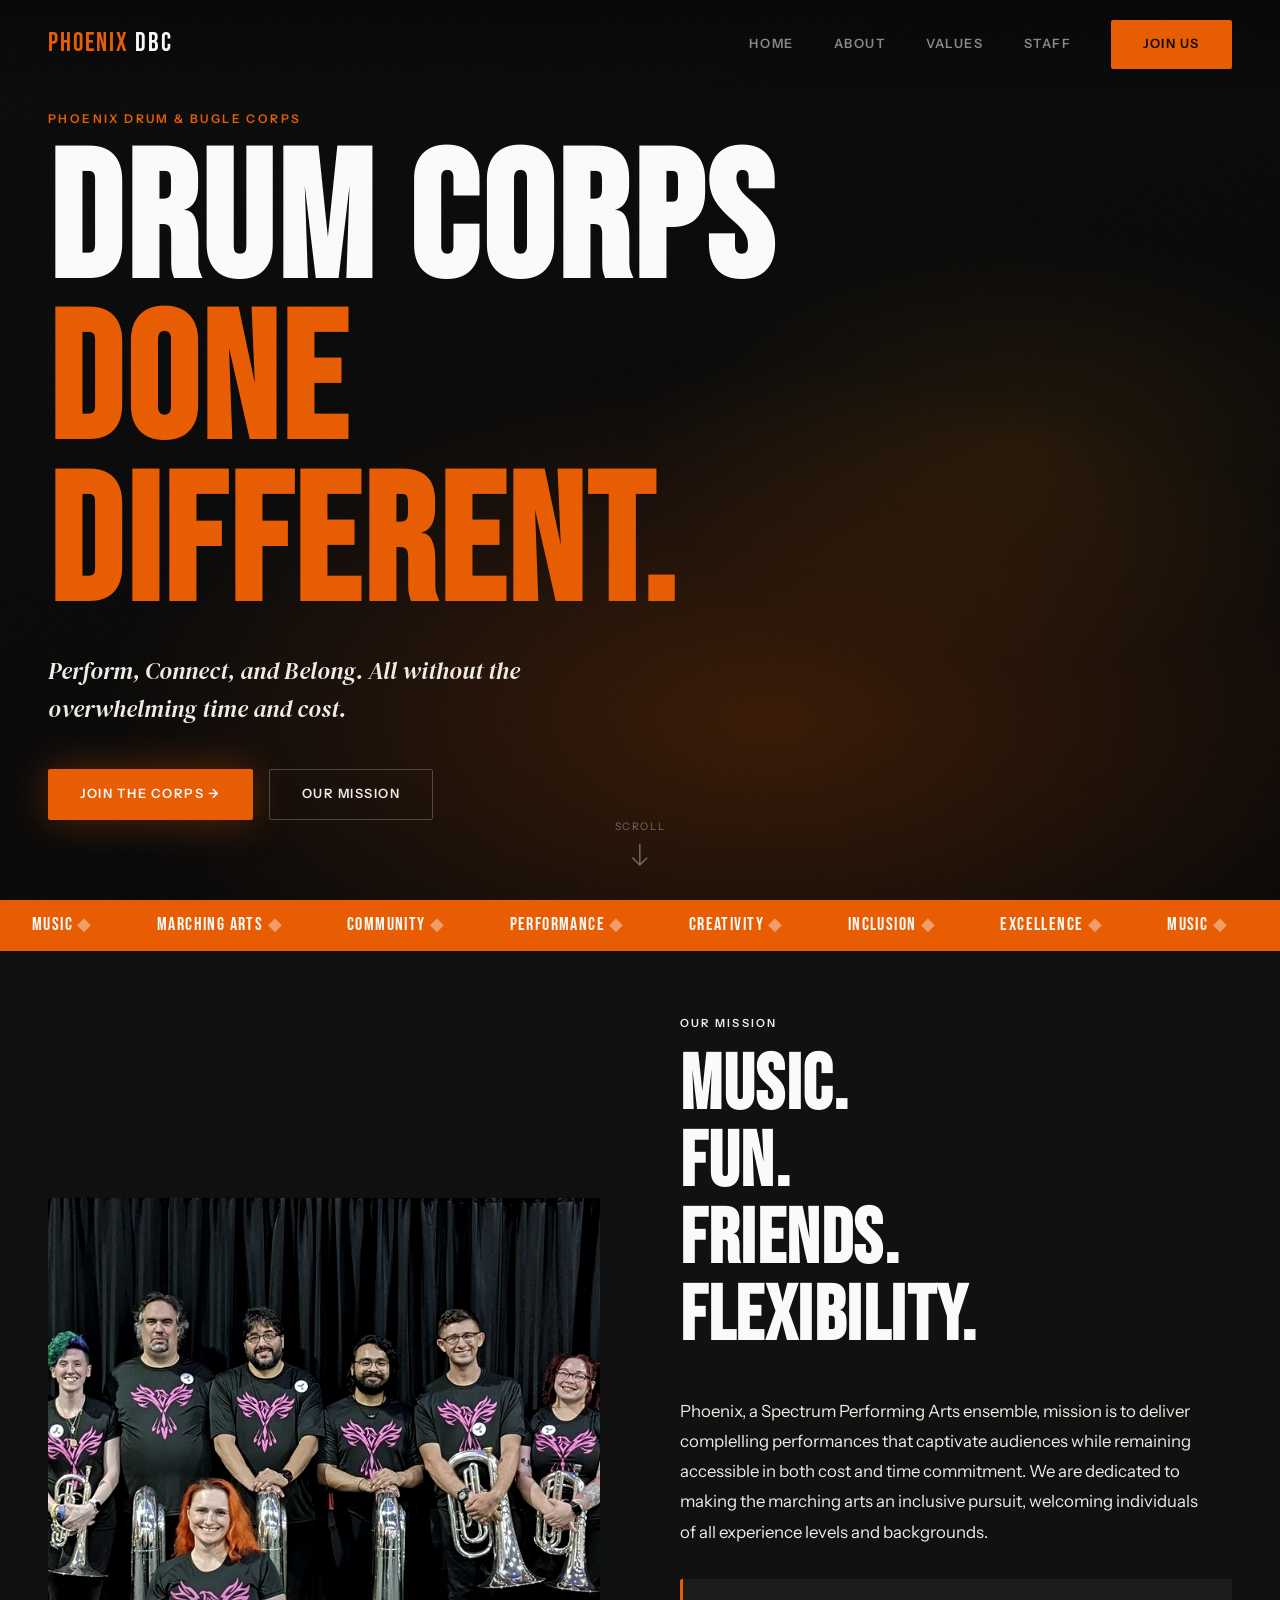
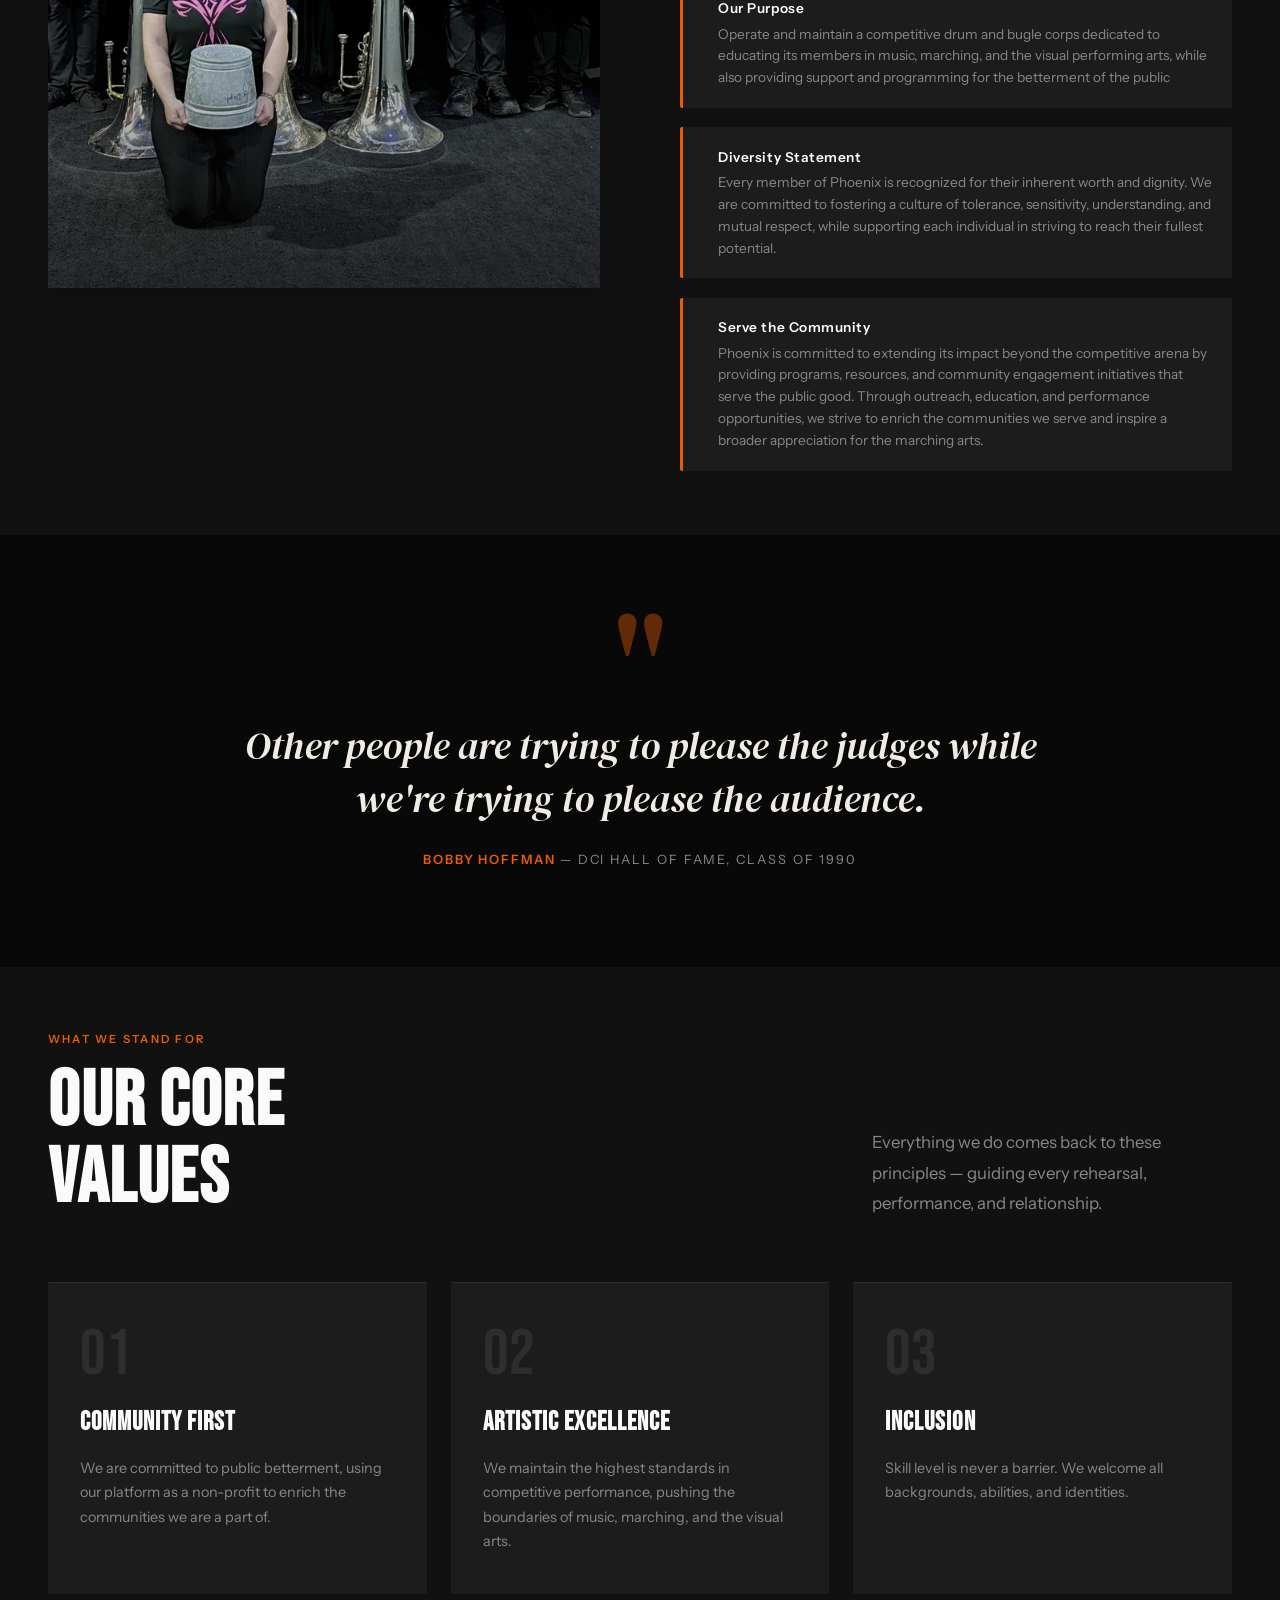
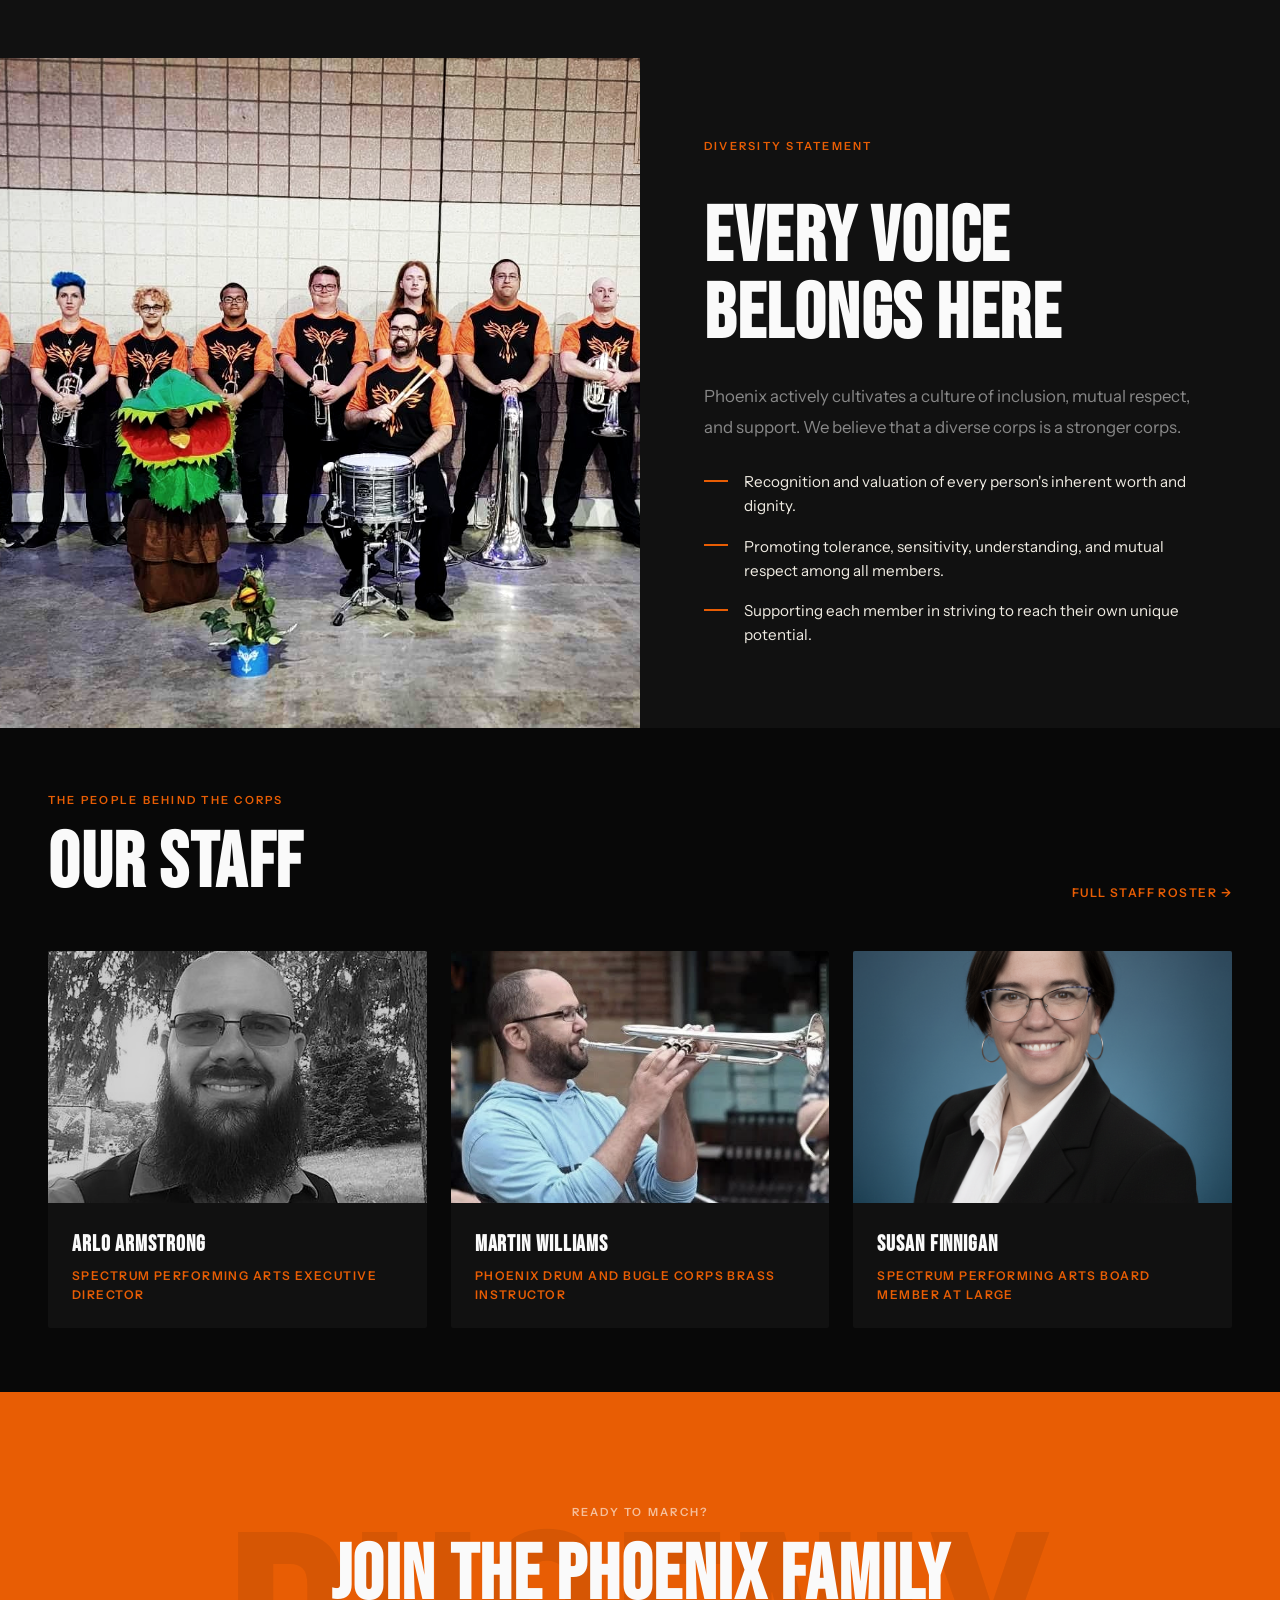
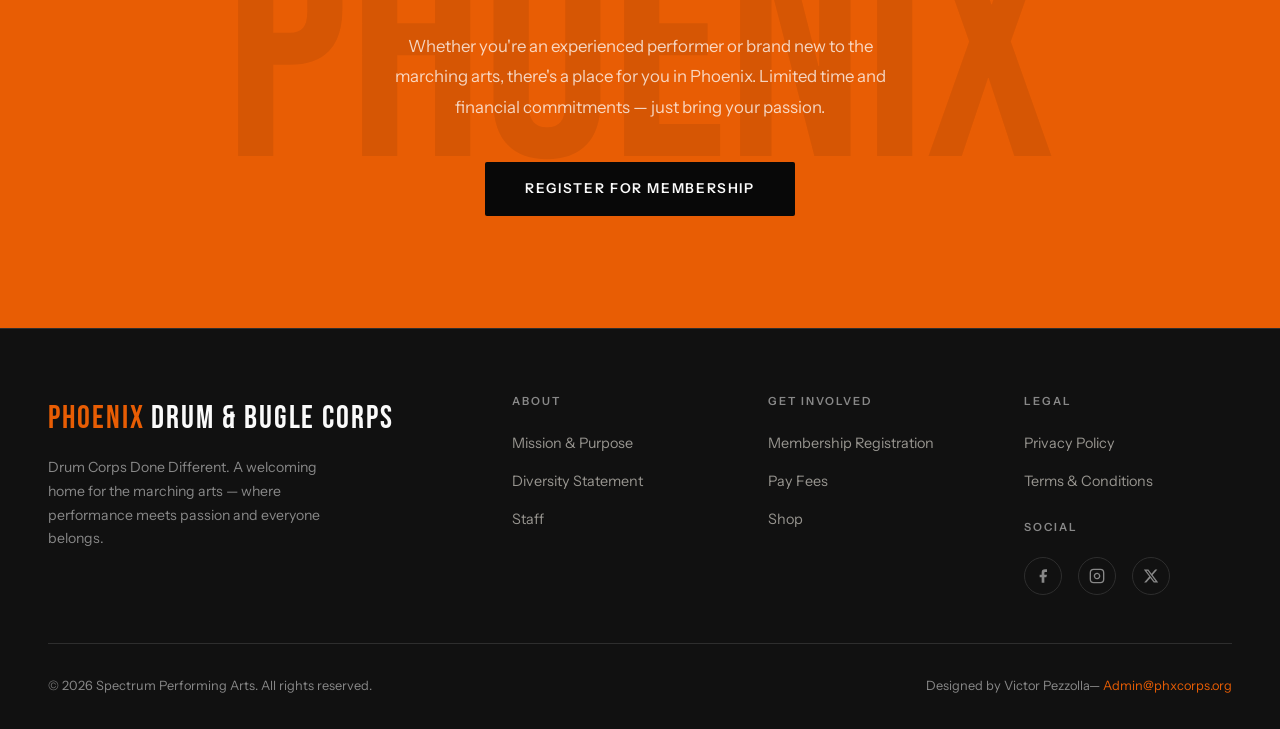
==== commit 18b56ccd: "Updated Body Text" ====
--- a/index.html
+++ b/index.html
@@ -99,7 +99,7 @@
           <h2 class="section-title">Music.<br>Fun.<br>Friends.<br>Flexibility.</h2>
         </div>
         <p class="section-body">
-        Phoenix, a Spectrum Performing Arts ensemble, our mission is to deliver complelling performances that captivate audiences while remaining accessible in both cost and time commitment. We are dedicated to making the marching arts an inclusive pursuit, welcoming individuals of all experience levels and backgrounds.
+        Phoenix, a Spectrum Performing Arts ensemble, mission is to deliver complelling performances that captivate audiences while remaining accessible in both cost and time commitment. We are dedicated to making the marching arts an inclusive pursuit, welcoming individuals of all experience levels and backgrounds.
         </p>
         <div class="pillars">
           <div class="pillar">
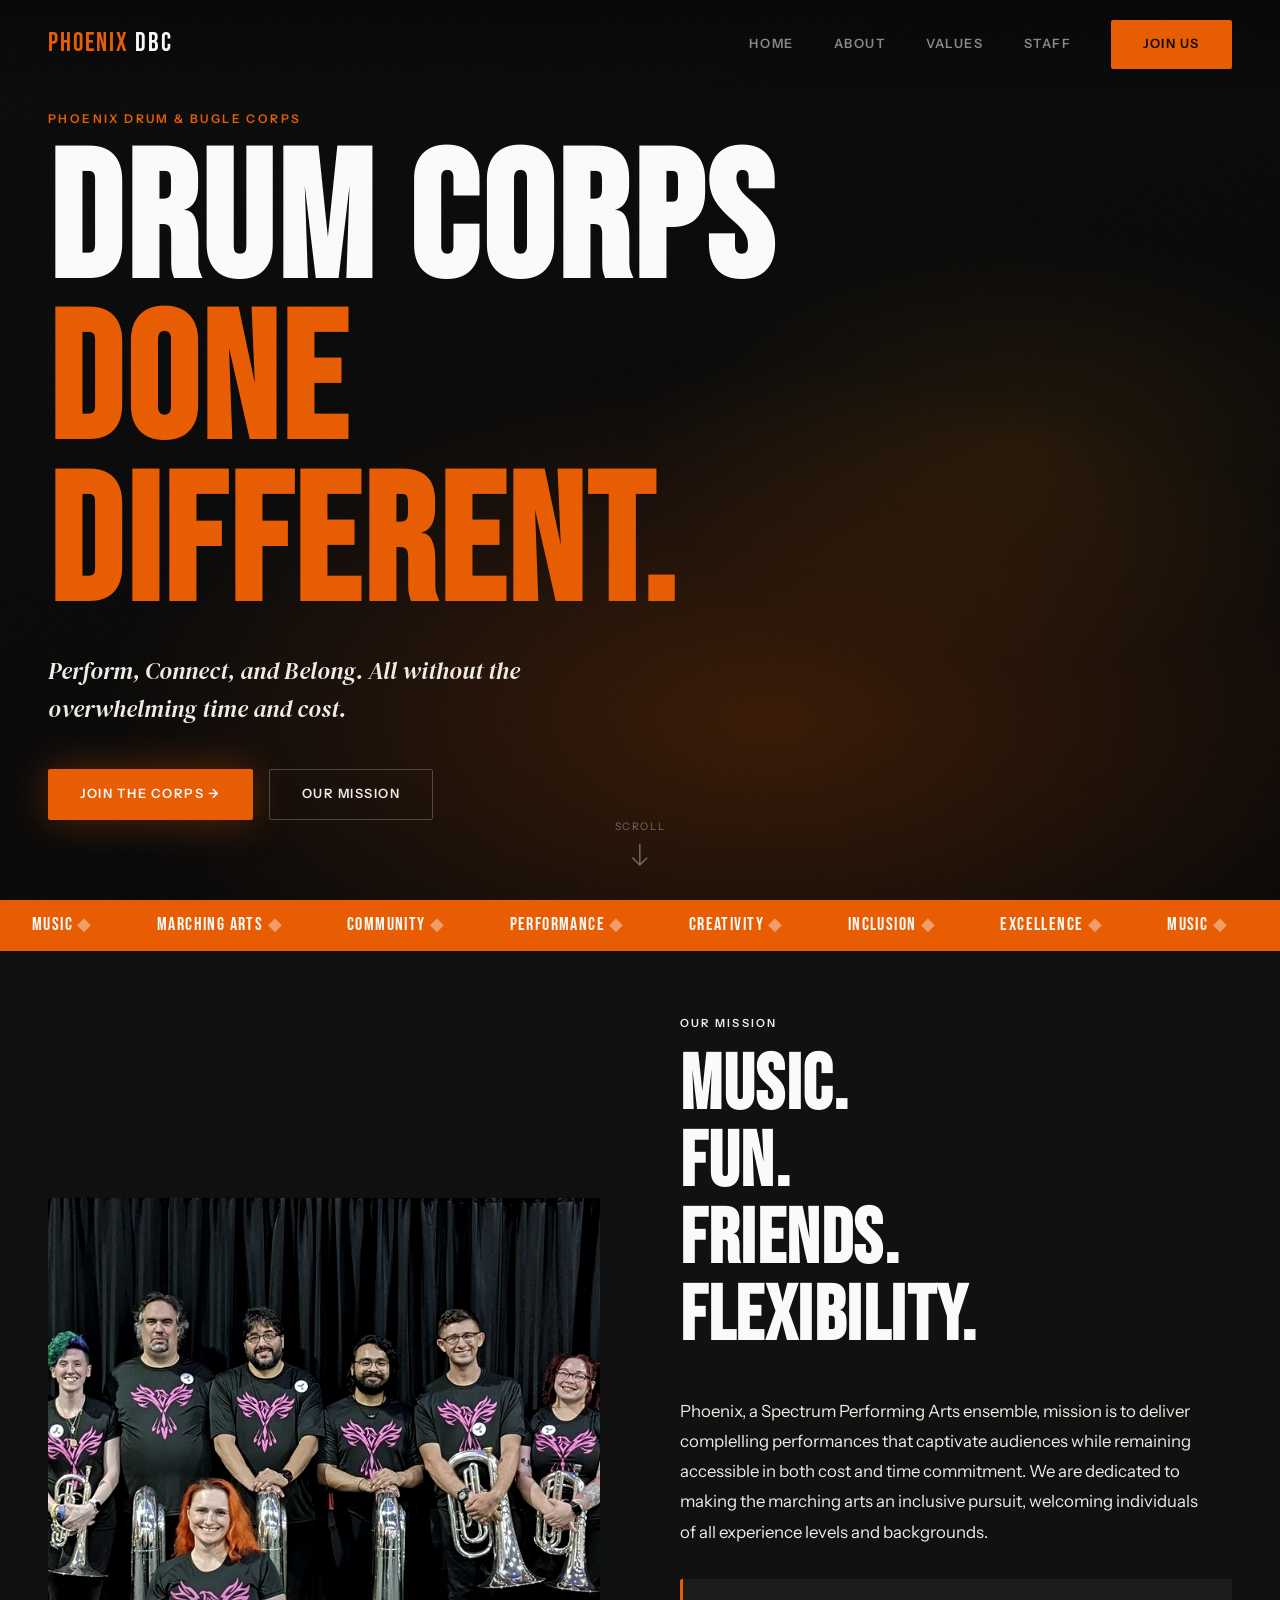
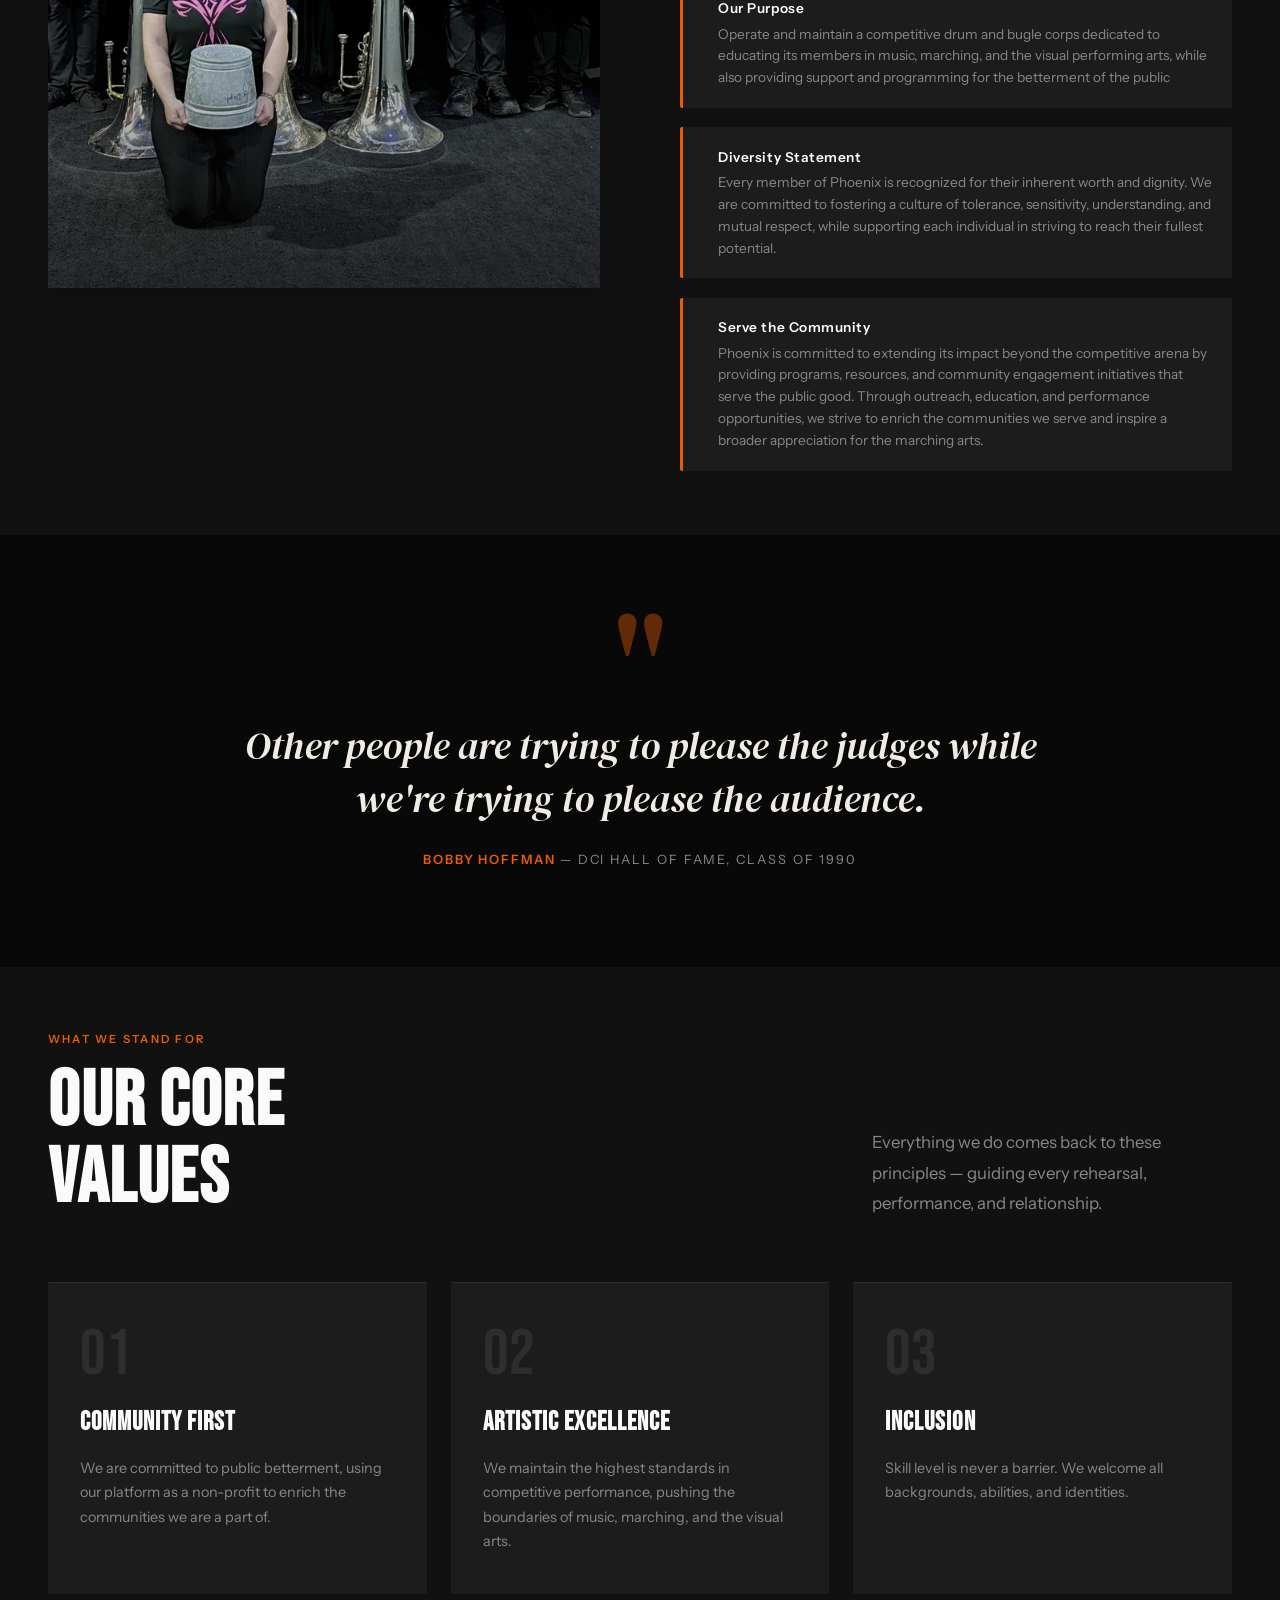
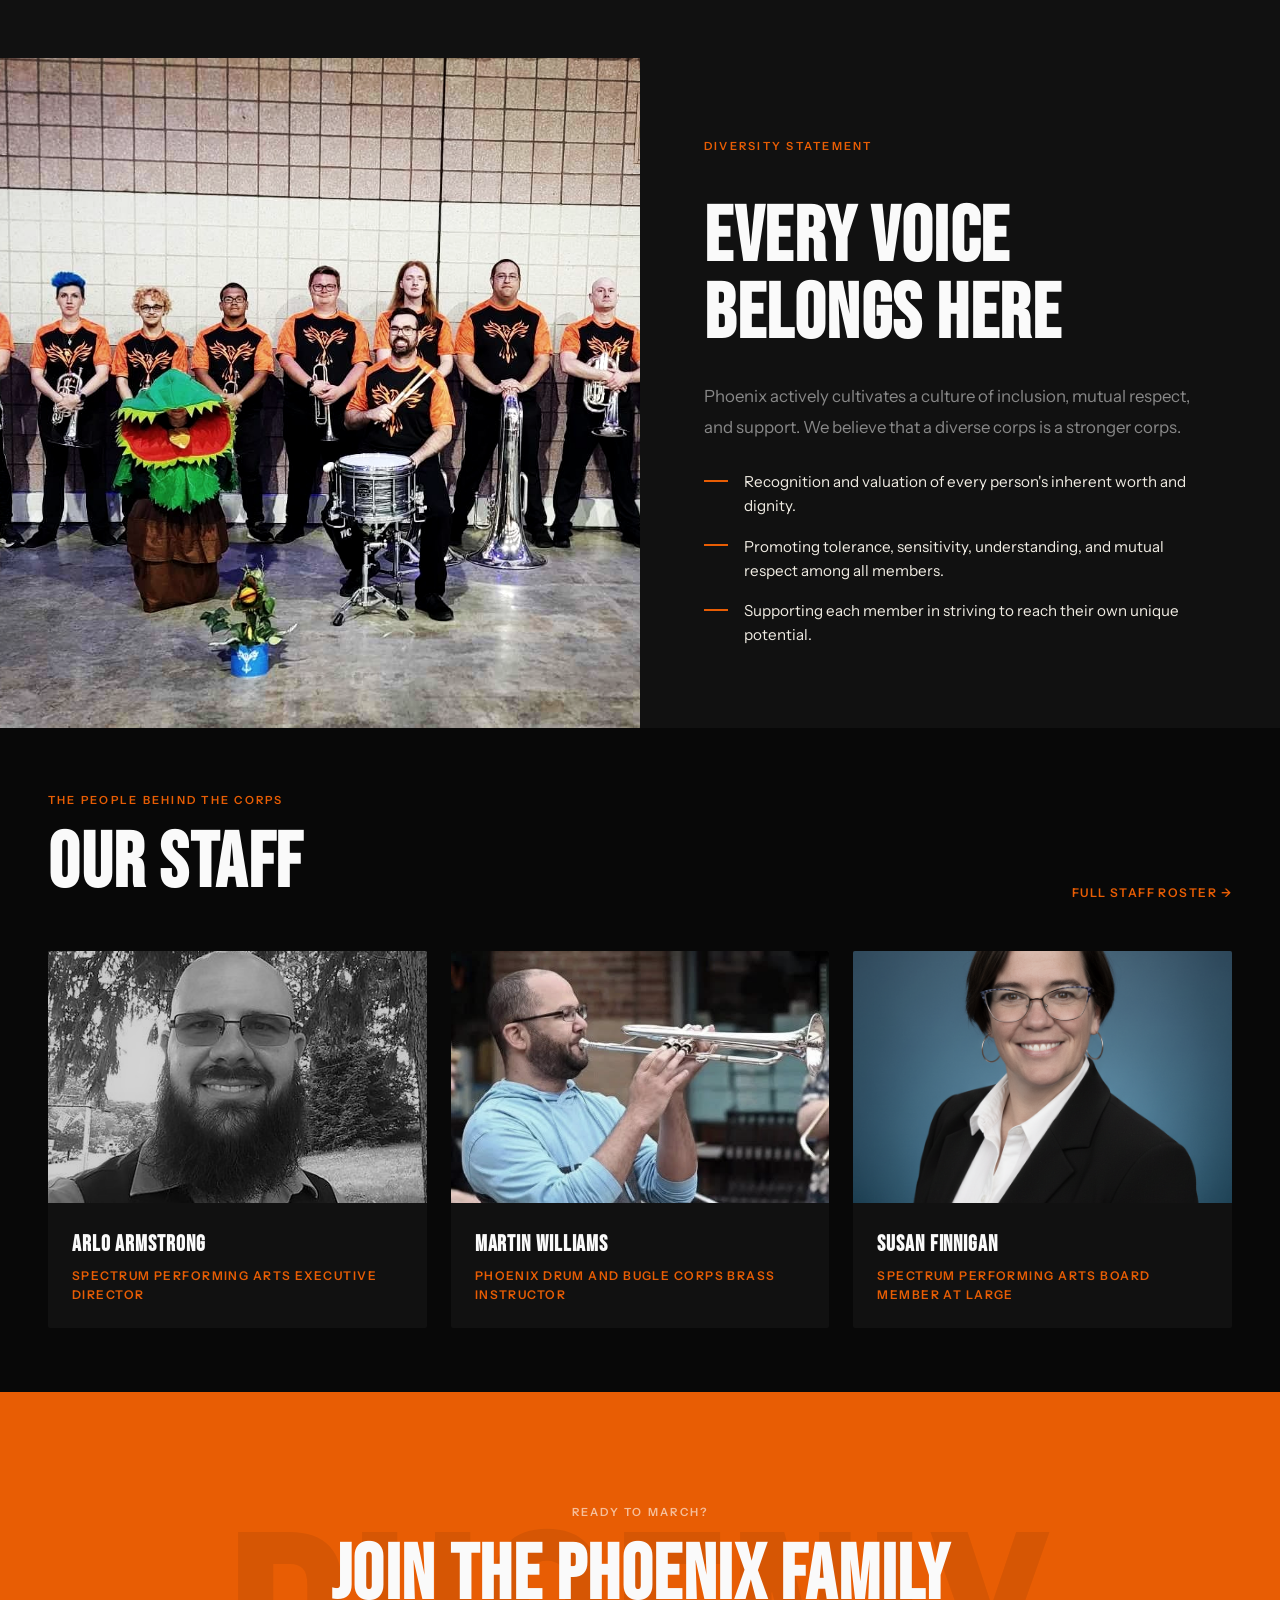
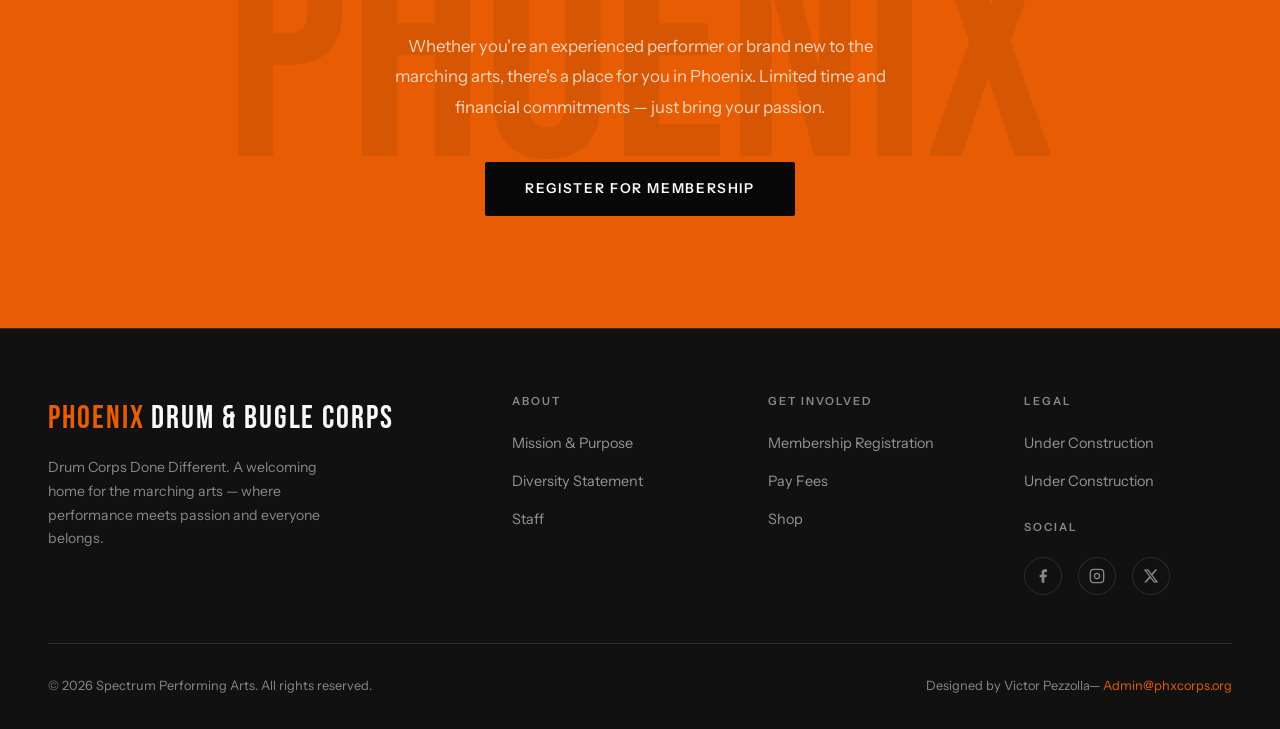
==== commit 3288434b: "Update index.html" ====
--- a/index.html
+++ b/index.html
@@ -286,35 +286,35 @@
       <div class="footer-col">
         <h4>About</h4>
         <ul>
-          <li><a href="">Mission &amp; Purpose</a></li>
-          <li><a href="">Diversity Statement</a></li>
-          <li><a href="">Staff</a></li>
+          <li><a href="http://phoenixcorps.net/mission-and-purpose">Mission &amp; Purpose</a></li>
+          <li><a href="http://phoenixcorps.net/diversity-statement">Diversity Statement</a></li>
+          <li><a href="staff.html">Staff</a></li>
         </ul>
       </div>
       <div class="footer-col">
         <h4>Get Involved</h4>
         <ul>
-          <li><a href="">Membership Registration</a></li>
-          <li><a href="">Pay Fees</a></li>
-          <li><a href="">Shop</a></li>
+          <li><a href="https://docs.google.com/forms/d/e/1FAIpQLSfqwiZuNBH2qFAp9MpNy5MQEgjKKGmod2ctxOoKOD6u-jie0Q/viewform?usp=publish-editor">Membership Registration</a></li>
+          <li><a href="http://phoenixcorps.net/product-category/participation">Pay Fees</a></li>
+          <li><a href="http://phoenixcorps.net/cart">Shop</a></li>
         </ul>
       </div>
       <div class="footer-col">
         <h4>Legal</h4>
         <ul>
-          <li><a href="">Privacy Policy</a></li>
-          <li><a href="">Terms &amp; Conditions</a></li>
+          <li><a href="">Under Construction</a></li>
+          <li><a href="">Under Construction</a></li>
         </ul>
         <br/>
         <h4>Social</h4>
         <div class="social-links">
-          <a href="https://www.facebook.com/phoenixcorpsdca" class="social-link" aria-label="Facebook">
+          <a href="https://www.facebook.com/phoenixcorps/" class="social-link" aria-label="Facebook">
             <svg width="16" height="16" viewBox="0 0 24 24" fill="currentColor"><path d="M18 2h-3a5 5 0 00-5 5v3H7v4h3v8h4v-8h3l1-4h-4V7a1 1 0 011-1h3z"/></svg>
           </a>
-          <a href="https://www.instagram.com/phoenixcorpsdca/" class="social-link" aria-label="Instagram">
+          <a href="https://www.instagram.com/phxcorps/" class="social-link" aria-label="Instagram">
             <svg width="16" height="16" viewBox="0 0 24 24" fill="none" stroke="currentColor" stroke-width="2"><rect x="2" y="2" width="20" height="20" rx="5" ry="5"/><path d="M16 11.37A4 4 0 1112.63 8 4 4 0 0116 11.37z"/><line x1="17.5" y1="6.5" x2="17.51" y2="6.5"/></svg>
           </a>
-          <a href="https://twitter.com/PhoenixCorpsDCA" class="social-link" aria-label="X/Twitter">
+          <a href="https://x.com/PhoenixCorpsDCA" class="social-link" aria-label="X/Twitter">
             <svg width="16" height="16" viewBox="0 0 24 24" fill="currentColor"><path d="M18.244 2.25h3.308l-7.227 8.26 8.502 11.24H16.17l-5.214-6.817L4.99 21.75H1.68l7.73-8.835L1.254 2.25H8.08l4.713 6.231zm-1.161 17.52h1.833L7.084 4.126H5.117z"/></svg>
           </a>
         </div>
